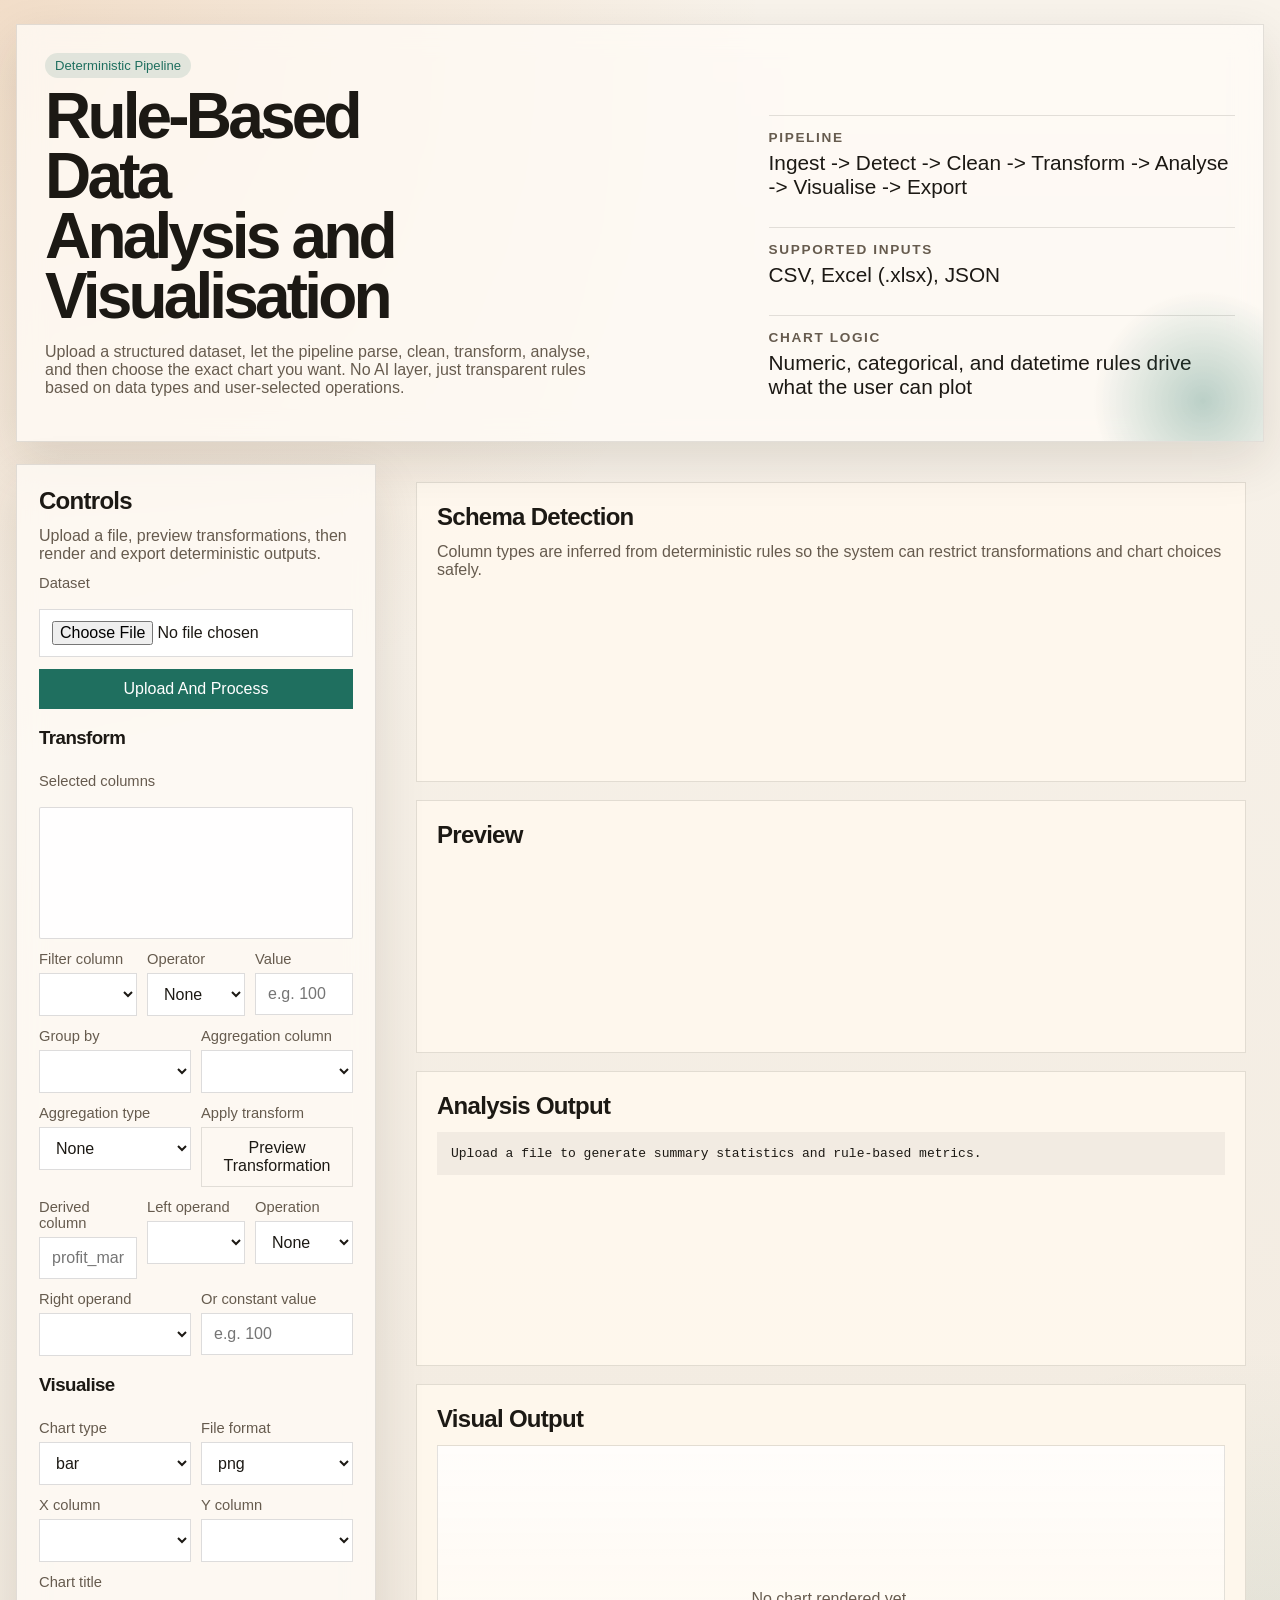
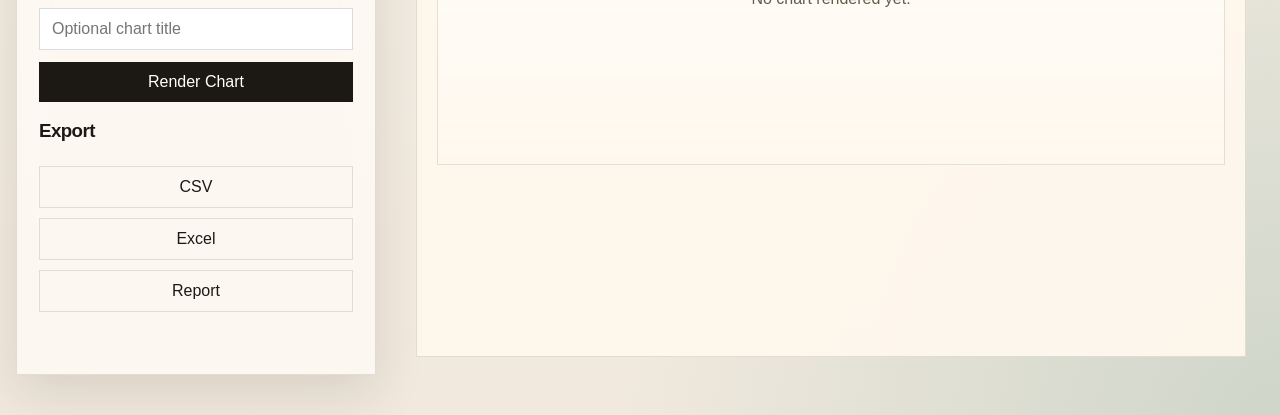
==== frontend/index.html @ 55c6efdb "Initial MVP for rule-based data visualisation tool" ====
<!DOCTYPE html>
<html lang="en">
<head>
  <meta charset="UTF-8">
  <meta name="viewport" content="width=device-width, initial-scale=1.0">
  <title>Rule-Based Data Visualisation Tool</title>
  <style>
    :root {
      --bg: #f5efe5;
      --panel: rgba(255, 252, 247, 0.78);
      --panel-strong: rgba(255, 248, 238, 0.95);
      --ink: #1c1914;
      --muted: #665b4e;
      --accent: #1f6f5f;
      --accent-2: #d67c2d;
      --border: rgba(28, 25, 20, 0.12);
      --shadow: 0 18px 48px rgba(45, 31, 14, 0.12);
    }

    * { box-sizing: border-box; }
    body {
      margin: 0;
      font-family: "Segoe UI", "Helvetica Neue", sans-serif;
      color: var(--ink);
      background:
        radial-gradient(circle at top left, rgba(214, 124, 45, 0.18), transparent 32%),
        radial-gradient(circle at bottom right, rgba(31, 111, 95, 0.16), transparent 28%),
        linear-gradient(180deg, #f8f3eb 0%, #f1e9de 100%);
      min-height: 100vh;
    }

    .shell { width: min(1360px, calc(100% - 32px)); margin: 24px auto 40px; }
    .hero {
      display: grid; grid-template-columns: 1.2fr 0.8fr; gap: 24px; padding: 28px;
      border: 1px solid var(--border);
      background: linear-gradient(135deg, rgba(255,255,255,0.82), rgba(255,248,238,0.68));
      box-shadow: var(--shadow); backdrop-filter: blur(14px); overflow: hidden; position: relative;
    }
    .hero::after {
      content: ""; position: absolute; inset: auto -60px -80px auto; width: 240px; height: 240px;
      background: radial-gradient(circle, rgba(31,111,95,0.3), transparent 65%);
      pointer-events: none;
    }
    .hero h1 { font-size: clamp(2.3rem, 5vw, 4.6rem); line-height: 0.94; margin: 0 0 12px; letter-spacing: -0.06em; max-width: 10ch; }
    .hero p { max-width: 62ch; color: var(--muted); font-size: 1rem; }
    .hero-metrics { display: grid; align-content: end; gap: 14px; }
    .metric { padding: 14px 0; border-top: 1px solid var(--border); }
    .metric strong { display: block; font-size: 0.85rem; color: var(--muted); text-transform: uppercase; letter-spacing: 0.12em; margin-bottom: 6px; }
    .metric span { font-size: 1.3rem; }
    .grid { display: grid; grid-template-columns: 360px minmax(0, 1fr); gap: 22px; margin-top: 22px; }
    .panel { background: var(--panel); border: 1px solid var(--border); box-shadow: var(--shadow); backdrop-filter: blur(14px); }
    .controls { padding: 22px; position: sticky; top: 18px; height: fit-content; }
    .results { padding: 18px; display: grid; gap: 18px; }
    .section { padding: 20px; background: var(--panel-strong); border: 1px solid var(--border); }
    h2, h3 { margin: 0 0 12px; letter-spacing: -0.03em; }
    .subtle { color: var(--muted); margin: 0 0 12px; }
    label { display: block; font-size: 0.92rem; margin-bottom: 6px; color: var(--muted); }
    input, select, button {
      width: 100%; border: 1px solid rgba(28, 25, 20, 0.15); background: rgba(255,255,255,0.9);
      color: var(--ink); padding: 11px 12px; font: inherit;
    }
    button { cursor: pointer; background: var(--ink); color: white; border: none; transition: transform 0.18s ease, opacity 0.18s ease; }
    button.secondary { background: var(--accent); }
    button.ghost { background: transparent; color: var(--ink); border: 1px solid var(--border); }
    button:hover { transform: translateY(-1px); opacity: 0.96; }
    .stack { display: grid; gap: 12px; margin-bottom: 18px; }
    .two { display: grid; grid-template-columns: 1fr 1fr; gap: 10px; }
    .three { display: grid; grid-template-columns: 1fr 1fr 1fr; gap: 10px; }
    .toolbar { display: flex; flex-wrap: wrap; gap: 10px; }
    .badge { display: inline-flex; padding: 5px 10px; background: rgba(31, 111, 95, 0.12); color: var(--accent); border-radius: 999px; font-size: 0.82rem; margin: 0 8px 8px 0; }
    pre { margin: 0; white-space: pre-wrap; word-break: break-word; background: rgba(28, 25, 20, 0.05); padding: 14px; overflow: auto; }
    .table-wrap { overflow: auto; }
    table { width: 100%; border-collapse: collapse; }
    th, td { padding: 10px; border-bottom: 1px solid rgba(28, 25, 20, 0.08); text-align: left; font-size: 0.92rem; vertical-align: top; }
    .status { min-height: 22px; color: var(--muted); font-size: 0.95rem; }
    .chart-frame {
      min-height: 320px; display: grid; place-items: center;
      background: linear-gradient(180deg, rgba(255,255,255,0.78), rgba(255,248,238,0.86));
      border: 1px solid var(--border);
    }
    .chart-frame img { width: 100%; height: auto; display: block; }
    @media (max-width: 1040px) {
      .hero, .grid { grid-template-columns: 1fr; }
      .controls { position: static; }
    }
    @media (max-width: 720px) {
      .shell { width: min(100% - 20px, 1360px); }
      .hero, .controls, .section { padding: 18px; }
      .two, .three { grid-template-columns: 1fr; }
    }
  </style>
</head>
<body>
  <main class="shell">
    <section class="hero panel">
      <div>
        <div class="badge">Deterministic Pipeline</div>
        <h1>Rule-Based Data Analysis and Visualisation</h1>
        <p>Upload a structured dataset, let the pipeline parse, clean, transform, analyse, and then choose the exact chart you want. No AI layer, just transparent rules based on data types and user-selected operations.</p>
      </div>
      <div class="hero-metrics">
        <div class="metric"><strong>Pipeline</strong><span>Ingest -> Detect -> Clean -> Transform -> Analyse -> Visualise -> Export</span></div>
        <div class="metric"><strong>Supported Inputs</strong><span>CSV, Excel (.xlsx), JSON</span></div>
        <div class="metric"><strong>Chart Logic</strong><span>Numeric, categorical, and datetime rules drive what the user can plot</span></div>
      </div>
    </section>

    <section class="grid">
      <aside class="controls panel">
        <h2>Controls</h2>
        <p class="subtle">Upload a file, preview transformations, then render and export deterministic outputs.</p>

        <div class="stack">
          <label for="fileInput">Dataset</label>
          <input id="fileInput" type="file" accept=".csv,.xlsx,.json">
          <button id="uploadButton" class="secondary">Upload And Process</button>
        </div>

        <div class="stack">
          <h3>Transform</h3>
          <label for="selectedColumns">Selected columns</label>
          <select id="selectedColumns" multiple size="6"></select>

          <div class="three">
            <div>
              <label for="filterColumn">Filter column</label>
              <select id="filterColumn"></select>
            </div>
            <div>
              <label for="filterOperator">Operator</label>
              <select id="filterOperator">
                <option value="">None</option>
                <option value="==">==</option>
                <option value="!=">!=</option>
                <option value=">">&gt;</option>
                <option value=">=">&gt;=</option>
                <option value="<">&lt;</option>
                <option value="<=">&lt;=</option>
                <option value="contains">contains</option>
              </select>
            </div>
            <div>
              <label for="filterValue">Value</label>
              <input id="filterValue" type="text" placeholder="e.g. 100">
            </div>
          </div>

          <div class="two">
            <div>
              <label for="groupBy">Group by</label>
              <select id="groupBy"></select>
            </div>
            <div>
              <label for="aggregationColumn">Aggregation column</label>
              <select id="aggregationColumn"></select>
            </div>
          </div>

          <div class="two">
            <div>
              <label for="aggregationType">Aggregation type</label>
              <select id="aggregationType">
                <option value="">None</option>
                <option value="sum">sum</option>
                <option value="mean">mean</option>
                <option value="count">count</option>
                <option value="min">min</option>
                <option value="max">max</option>
              </select>
            </div>
            <div>
              <label for="refreshTransform">Apply transform</label>
              <button id="refreshTransform" class="ghost">Preview Transformation</button>
            </div>
          </div>

          <div class="three">
            <div>
              <label for="derivedName">Derived column</label>
              <input id="derivedName" type="text" placeholder="profit_margin">
            </div>
            <div>
              <label for="derivedLeft">Left operand</label>
              <select id="derivedLeft"></select>
            </div>
            <div>
              <label for="derivedOperation">Operation</label>
              <select id="derivedOperation">
                <option value="">None</option>
                <option value="add">add</option>
                <option value="subtract">subtract</option>
                <option value="multiply">multiply</option>
                <option value="divide">divide</option>
              </select>
            </div>
          </div>

          <div class="two">
            <div>
              <label for="derivedRight">Right operand</label>
              <select id="derivedRight"></select>
            </div>
            <div>
              <label for="derivedLiteral">Or constant value</label>
              <input id="derivedLiteral" type="text" placeholder="e.g. 100">
            </div>
          </div>
        </div>

        <div class="stack">
          <h3>Visualise</h3>
          <div class="two">
            <div>
              <label for="chartType">Chart type</label>
              <select id="chartType">
                <option value="bar">bar</option>
                <option value="pie">pie</option>
                <option value="histogram">histogram</option>
                <option value="box">box</option>
                <option value="line">line</option>
                <option value="scatter">scatter</option>
              </select>
            </div>
            <div>
              <label for="chartFormat">File format</label>
              <select id="chartFormat">
                <option value="png">png</option>
                <option value="pdf">pdf</option>
              </select>
            </div>
          </div>

          <div class="two">
            <div>
              <label for="xColumn">X column</label>
              <select id="xColumn"></select>
            </div>
            <div>
              <label for="yColumn">Y column</label>
              <select id="yColumn"></select>
            </div>
          </div>

          <label for="chartTitle">Chart title</label>
          <input id="chartTitle" type="text" placeholder="Optional chart title">
          <button id="renderChart">Render Chart</button>
        </div>

        <div class="stack">
          <h3>Export</h3>
          <div class="toolbar">
            <button id="exportCsv" class="ghost" type="button">CSV</button>
            <button id="exportXlsx" class="ghost" type="button">Excel</button>
            <button id="exportReport" class="ghost" type="button">Report</button>
          </div>
        </div>

        <div id="status" class="status"></div>
      </aside>

      <section class="results">
        <article class="section">
          <h2>Schema Detection</h2>
          <p class="subtle">Column types are inferred from deterministic rules so the system can restrict transformations and chart choices safely.</p>
          <div id="schemaBadges"></div>
        </article>

        <article class="section">
          <h2>Preview</h2>
          <div class="table-wrap">
            <table>
              <thead id="previewHead"></thead>
              <tbody id="previewBody"></tbody>
            </table>
          </div>
        </article>

        <article class="section">
          <h2>Analysis Output</h2>
          <pre id="analysisText">Upload a file to generate summary statistics and rule-based metrics.</pre>
        </article>

        <article class="section">
          <h2>Visual Output</h2>
          <div class="chart-frame" id="chartFrame">
            <p class="subtle">No chart rendered yet.</p>
          </div>
        </article>
      </section>
    </section>
  </main>

  <script>
    const state = { datasetId: null, datasetState: null, schema: {}, lastChartUrl: null };
    const ids = {
      fileInput: document.getElementById("fileInput"),
      uploadButton: document.getElementById("uploadButton"),
      selectedColumns: document.getElementById("selectedColumns"),
      filterColumn: document.getElementById("filterColumn"),
      filterOperator: document.getElementById("filterOperator"),
      filterValue: document.getElementById("filterValue"),
      groupBy: document.getElementById("groupBy"),
      aggregationColumn: document.getElementById("aggregationColumn"),
      aggregationType: document.getElementById("aggregationType"),
      refreshTransform: document.getElementById("refreshTransform"),
      derivedName: document.getElementById("derivedName"),
      derivedLeft: document.getElementById("derivedLeft"),
      derivedOperation: document.getElementById("derivedOperation"),
      derivedRight: document.getElementById("derivedRight"),
      derivedLiteral: document.getElementById("derivedLiteral"),
      chartType: document.getElementById("chartType"),
      chartFormat: document.getElementById("chartFormat"),
      xColumn: document.getElementById("xColumn"),
      yColumn: document.getElementById("yColumn"),
      chartTitle: document.getElementById("chartTitle"),
      renderChart: document.getElementById("renderChart"),
      exportCsv: document.getElementById("exportCsv"),
      exportXlsx: document.getElementById("exportXlsx"),
      exportReport: document.getElementById("exportReport"),
      status: document.getElementById("status"),
      schemaBadges: document.getElementById("schemaBadges"),
      previewHead: document.getElementById("previewHead"),
      previewBody: document.getElementById("previewBody"),
      analysisText: document.getElementById("analysisText"),
      chartFrame: document.getElementById("chartFrame")
    };

    function setStatus(message) { ids.status.textContent = message; }

    function populateSelect(select, columns, includeEmpty = true) {
      const previous = select.value;
      select.innerHTML = includeEmpty ? '<option value="">None</option>' : "";
      columns.forEach((column) => {
        const option = document.createElement("option");
        option.value = column;
        option.textContent = column;
        select.appendChild(option);
      });
      if (columns.includes(previous)) select.value = previous;
    }

    function populateMultiSelect(select, columns) {
      const previous = new Set(Array.from(select.selectedOptions).map((option) => option.value));
      select.innerHTML = "";
      columns.forEach((column) => {
        const option = document.createElement("option");
        option.value = column;
        option.textContent = column;
        option.selected = previous.has(column);
        select.appendChild(option);
      });
    }

    function renderSchema(schema) {
      ids.schemaBadges.innerHTML = "";
      Object.entries(schema).forEach(([column, meta]) => {
        const item = document.createElement("div");
        item.className = "badge";
        item.textContent = `${column}: ${meta.type}`;
        ids.schemaBadges.appendChild(item);
      });
    }

    function renderPreview(rows) {
      ids.previewHead.innerHTML = "";
      ids.previewBody.innerHTML = "";
      if (!rows.length) {
        ids.previewBody.innerHTML = '<tr><td>No rows available.</td></tr>';
        return;
      }
      const columns = Object.keys(rows[0]);
      const headRow = document.createElement("tr");
      columns.forEach((column) => {
        const th = document.createElement("th");
        th.textContent = column;
        headRow.appendChild(th);
      });
      ids.previewHead.appendChild(headRow);
      rows.forEach((row) => {
        const tr = document.createElement("tr");
        columns.forEach((column) => {
          const td = document.createElement("td");
          td.textContent = row[column] ?? "";
          tr.appendChild(td);
        });
        ids.previewBody.appendChild(tr);
      });
    }

    function renderAnalysis(payload) {
      const lines = [
        payload.analysis.summary_lines, "",
        "Numeric Summary:", JSON.stringify(payload.analysis.numeric_summary, null, 2), "",
        "Correlations:", JSON.stringify(payload.analysis.correlations, null, 2), "",
        "Categorical Breakdown:", JSON.stringify(payload.analysis.categorical_breakdown, null, 2)
      ];
      ids.analysisText.textContent = lines.join("\n");
    }

    function updateColumnControls(schema) {
      const columns = Object.keys(schema);
      state.schema = schema;
      populateMultiSelect(ids.selectedColumns, columns);
      populateSelect(ids.filterColumn, columns);
      populateSelect(ids.groupBy, columns);
      populateSelect(ids.aggregationColumn, columns);
      populateSelect(ids.derivedLeft, columns);
      populateSelect(ids.derivedRight, columns);
      populateSelect(ids.xColumn, columns, false);
      populateSelect(ids.yColumn, columns);
    }

    function collectTransformConfig() {
      const selectedColumns = Array.from(ids.selectedColumns.selectedOptions).map((option) => option.value);
      const filters = [];
      if (ids.filterColumn.value && ids.filterOperator.value && ids.filterValue.value) {
        filters.push({ column: ids.filterColumn.value, operator: ids.filterOperator.value, value: ids.filterValue.value });
      }
      const groupBy = ids.groupBy.value ? [ids.groupBy.value] : [];
      const aggregations = [];
      if (ids.aggregationColumn.value && ids.aggregationType.value) {
        aggregations.push({ column: ids.aggregationColumn.value, operation: ids.aggregationType.value });
      }
      const derivedColumns = [];
      if (ids.derivedName.value && ids.derivedLeft.value && ids.derivedOperation.value) {
        derivedColumns.push({
          name: ids.derivedName.value.trim(),
          left: ids.derivedLeft.value,
          operation: ids.derivedOperation.value,
          right: ids.derivedLiteral.value.trim() || ids.derivedRight.value
        });
      }
      return { selected_columns: selectedColumns, filters, group_by: groupBy, aggregations, derived_columns: derivedColumns };
    }

    async function fetchJson(url, options) {
      const response = await fetch(url, options);
      const data = await response.json().catch(() => ({}));
      if (!response.ok) throw new Error(data.error || "Request failed.");
      return data;
    }

    async function applyTransformPreview() {
      if (!state.datasetId) {
        setStatus("Upload a dataset first.");
        return;
      }
      setStatus("Applying rule-based transformation preview...");
      const payload = await fetchJson("/api/transform", {
        method: "POST",
        headers: { "Content-Type": "application/json" },
        body: JSON.stringify({ dataset_id: state.datasetId, dataset_state: state.datasetState, config: collectTransformConfig() })
      });
      state.datasetState = payload.dataset_state || state.datasetState;
      renderSchema(payload.schema);
      renderPreview(payload.preview);
      renderAnalysis(payload);
      updateColumnControls(payload.schema);
      setStatus(`Preview updated. ${payload.shape.rows} rows and ${payload.shape.columns} columns in the transformed dataset.`);
    }

    ids.uploadButton.addEventListener("click", async () => {
      const file = ids.fileInput.files[0];
      if (!file) {
        setStatus("Choose a CSV, XLSX, or JSON file first.");
        return;
      }
      setStatus("Uploading and processing dataset...");
      const formData = new FormData();
      formData.append("file", file);
      try {
        const response = await fetch("/api/upload", { method: "POST", body: formData });
        const payload = await response.json();
        if (!response.ok) throw new Error(payload.error || "Upload failed.");
        state.datasetId = payload.dataset_id;
        state.datasetState = payload.dataset_state;
        renderSchema(payload.schema);
        renderPreview(payload.preview);
        renderAnalysis(payload);
        updateColumnControls(payload.schema);
        setStatus(`Loaded ${payload.filename} with ${payload.shape.rows} rows and ${payload.shape.columns} columns.`);
      } catch (error) {
        setStatus(error.message);
      }
    });

    ids.refreshTransform.addEventListener("click", async () => {
      try { await applyTransformPreview(); } catch (error) { setStatus(error.message); }
    });

    ids.renderChart.addEventListener("click", async () => {
      if (!state.datasetId) {
        setStatus("Upload a dataset first.");
        return;
      }
      try {
        setStatus("Rendering chart...");
        const payload = await fetchJson("/api/visualize", {
          method: "POST",
          headers: { "Content-Type": "application/json" },
          body: JSON.stringify({
            dataset_id: state.datasetId,
            dataset_state: state.datasetState,
            config: collectTransformConfig(),
            chart_type: ids.chartType.value,
            x_column: ids.xColumn.value,
            y_column: ids.yColumn.value || null,
            title: ids.chartTitle.value || null,
            format: ids.chartFormat.value
          })
        });
        state.lastChartUrl = payload.chart_data_url;
        ids.chartFrame.innerHTML = ids.chartFormat.value === "png"
          ? `<img src="${payload.chart_data_url}" alt="Rendered chart">`
          : `<p><a href="${payload.chart_data_url}" target="_blank" rel="noreferrer" download="${payload.chart_file}">Open generated PDF chart</a></p>`;
        setStatus(`Chart created as ${payload.chart_file}.`);
      } catch (error) {
        setStatus(error.message);
      }
    });

    async function downloadExport(endpoint, format) {
      if (!state.datasetId) {
        setStatus("Upload a dataset first.");
        return;
      }
      setStatus(`Preparing ${format.toUpperCase()} export...`);
      const response = await fetch(endpoint, {
        method: "POST",
        headers: { "Content-Type": "application/json" },
        body: JSON.stringify({ dataset_id: state.datasetId, dataset_state: state.datasetState, config: collectTransformConfig(), format })
      });
      if (!response.ok) {
        const payload = await response.json().catch(() => ({}));
        setStatus(payload.error || "Export failed.");
        return;
      }
      const blob = await response.blob();
      const disposition = response.headers.get("Content-Disposition") || "";
      const filename = disposition.split("filename=")[1]?.replace(/"/g, "") || `export.${format}`;
      const url = URL.createObjectURL(blob);
      const anchor = document.createElement("a");
      anchor.href = url;
      anchor.download = filename;
      anchor.click();
      URL.revokeObjectURL(url);
      setStatus(`${filename} downloaded.`);
    }

    ids.exportCsv.addEventListener("click", () => downloadExport("/api/export/dataset", "csv"));
    ids.exportXlsx.addEventListener("click", () => downloadExport("/api/export/dataset", "xlsx"));
    ids.exportReport.addEventListener("click", () => downloadExport("/api/export/report", "txt"));
  </script>
</body>
</html>
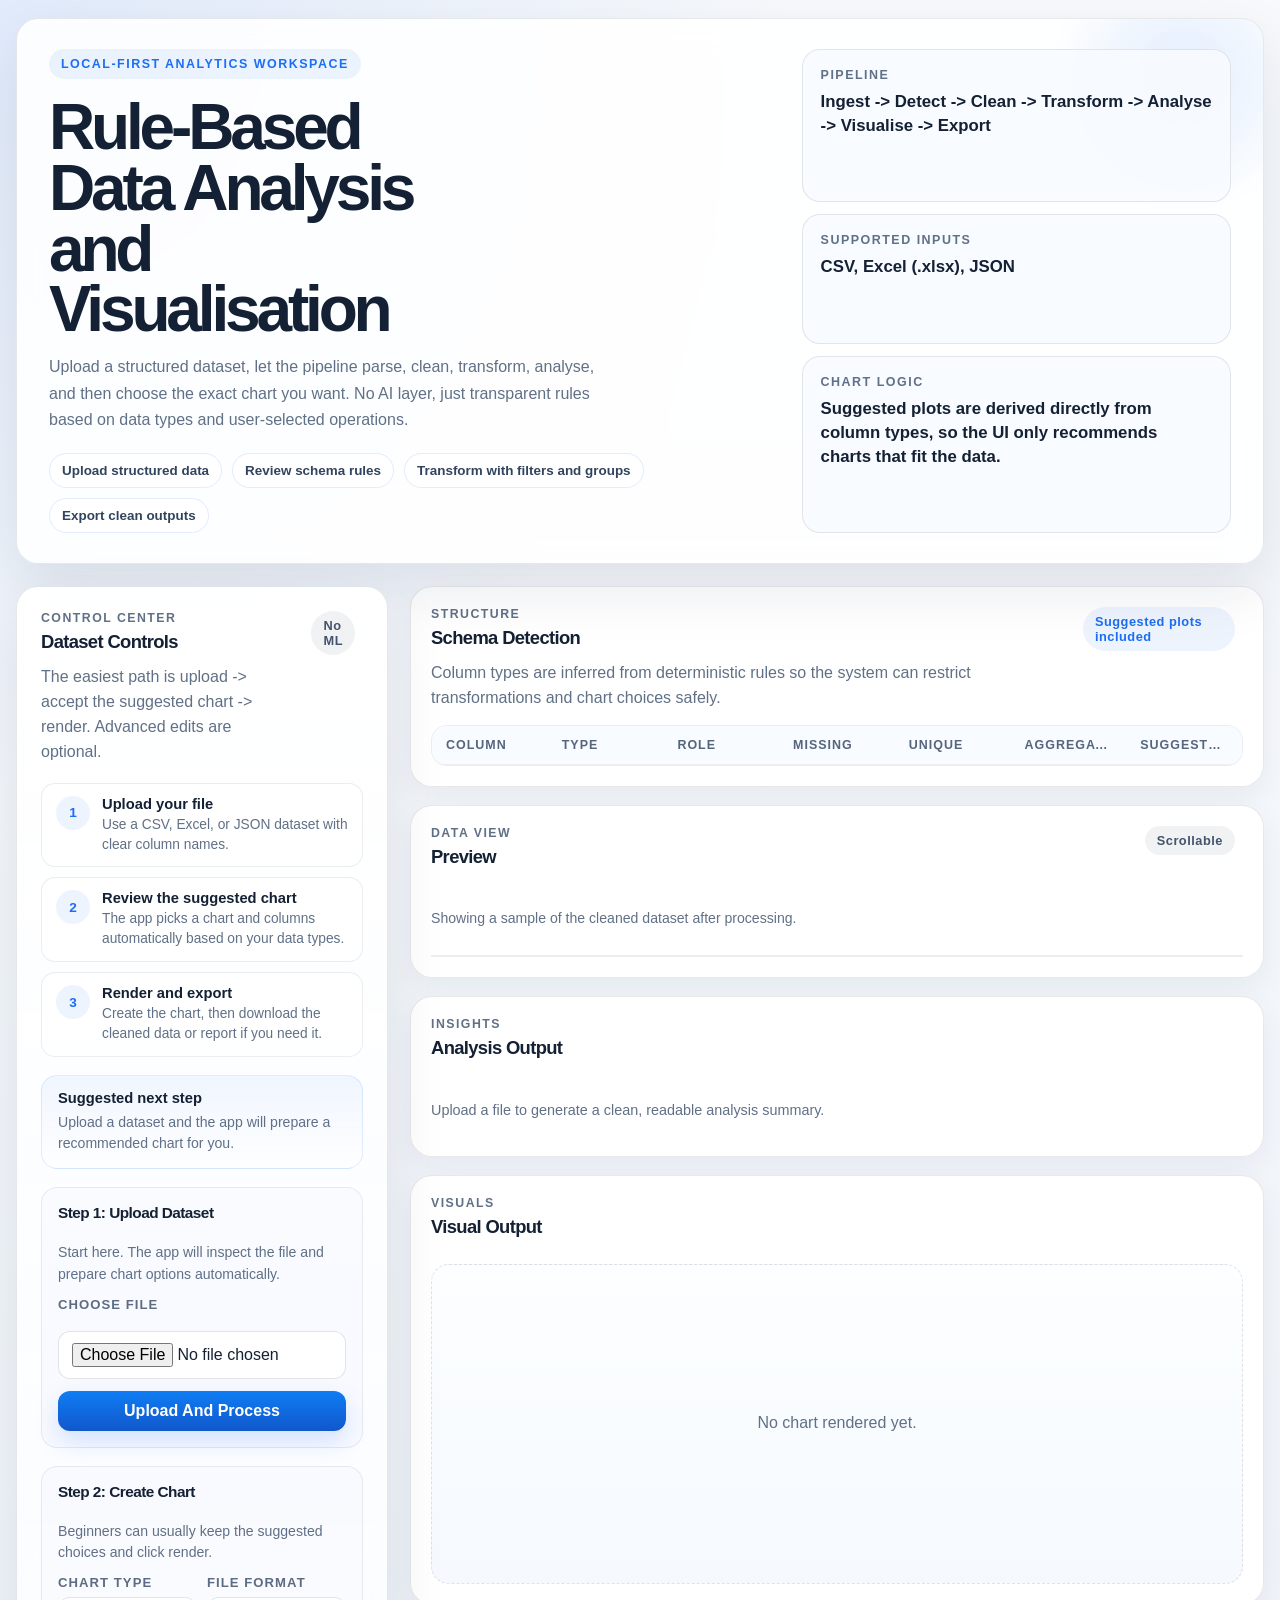
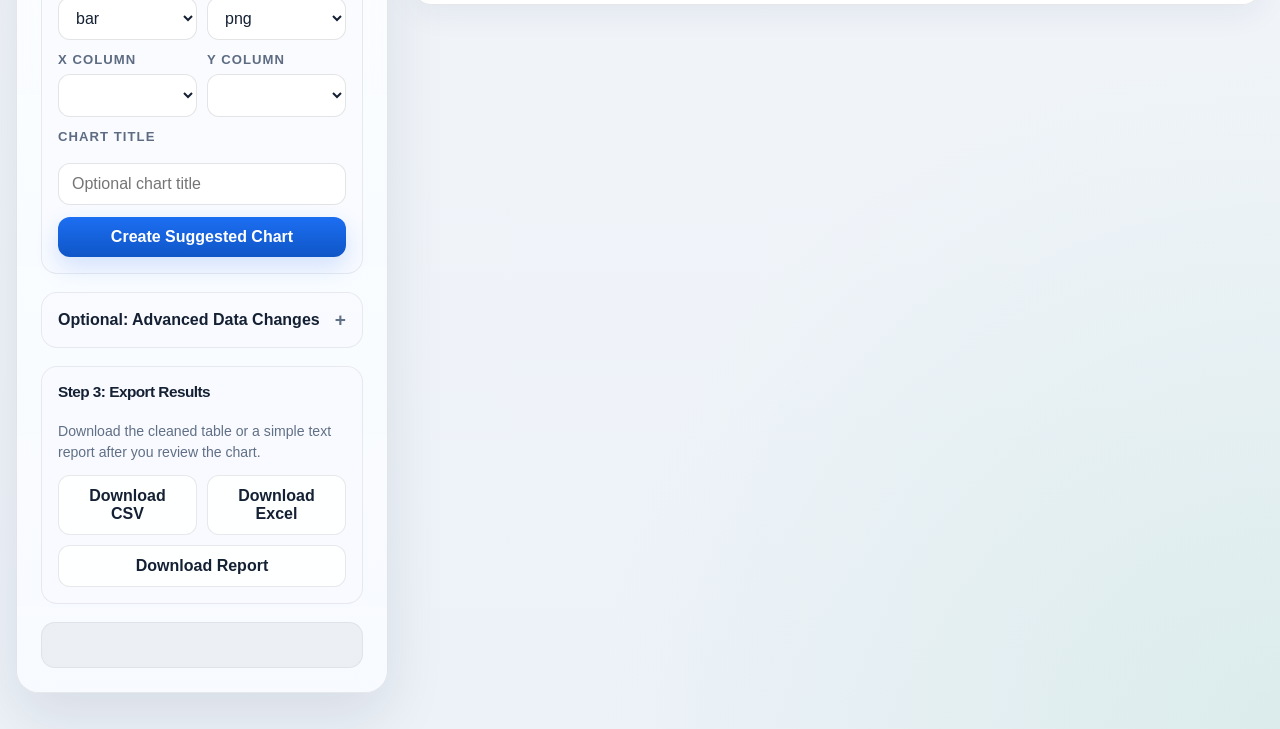
==== commit ae40e3bc: "Add multi-page chart workspace and dashboard tools" ====
--- a/frontend/index.html
+++ b/frontend/index.html
@@ -6,79 +6,581 @@
   <title>Rule-Based Data Visualisation Tool</title>
   <style>
     :root {
-      --bg: #f5efe5;
-      --panel: rgba(255, 252, 247, 0.78);
-      --panel-strong: rgba(255, 248, 238, 0.95);
-      --ink: #1c1914;
-      --muted: #665b4e;
-      --accent: #1f6f5f;
-      --accent-2: #d67c2d;
-      --border: rgba(28, 25, 20, 0.12);
-      --shadow: 0 18px 48px rgba(45, 31, 14, 0.12);
+      --bg: #eef3f9;
+      --panel: rgba(255, 255, 255, 0.88);
+      --panel-strong: rgba(255, 255, 255, 0.97);
+      --ink: #142033;
+      --muted: #607086;
+      --accent: #1c6ef2;
+      --accent-strong: #0f56c7;
+      --accent-soft: rgba(28, 110, 242, 0.08);
+      --success-soft: rgba(11, 163, 96, 0.12);
+      --border: rgba(20, 32, 51, 0.1);
+      --border-strong: rgba(20, 32, 51, 0.16);
+      --shadow: 0 24px 60px rgba(15, 33, 62, 0.1);
+      --radius-lg: 22px;
+      --radius-md: 16px;
+      --radius-sm: 12px;
     }
 
     * { box-sizing: border-box; }
     body {
       margin: 0;
-      font-family: "Segoe UI", "Helvetica Neue", sans-serif;
+      font-family: "Aptos", "Bahnschrift", "Segoe UI", sans-serif;
       color: var(--ink);
       background:
-        radial-gradient(circle at top left, rgba(214, 124, 45, 0.18), transparent 32%),
-        radial-gradient(circle at bottom right, rgba(31, 111, 95, 0.16), transparent 28%),
-        linear-gradient(180deg, #f8f3eb 0%, #f1e9de 100%);
+        radial-gradient(circle at top left, rgba(28, 110, 242, 0.1), transparent 30%),
+        radial-gradient(circle at bottom right, rgba(11, 163, 96, 0.08), transparent 26%),
+        linear-gradient(180deg, #f7f9fc 0%, #edf2f8 100%);
       min-height: 100vh;
     }
 
-    .shell { width: min(1360px, calc(100% - 32px)); margin: 24px auto 40px; }
+    .shell { width: min(1420px, calc(100% - 32px)); margin: 18px auto 36px; }
     .hero {
-      display: grid; grid-template-columns: 1.2fr 0.8fr; gap: 24px; padding: 28px;
+      display: grid; grid-template-columns: minmax(0, 1.35fr) minmax(320px, 0.8fr); gap: 28px; padding: 30px 32px;
       border: 1px solid var(--border);
-      background: linear-gradient(135deg, rgba(255,255,255,0.82), rgba(255,248,238,0.68));
-      box-shadow: var(--shadow); backdrop-filter: blur(14px); overflow: hidden; position: relative;
+      border-radius: 28px;
+      background:
+        linear-gradient(145deg, rgba(255,255,255,0.96), rgba(246,250,255,0.92)),
+        linear-gradient(180deg, rgba(28,110,242,0.03), rgba(11,163,96,0.03));
+      box-shadow: var(--shadow); backdrop-filter: blur(16px); overflow: hidden; position: relative;
     }
     .hero::after {
-      content: ""; position: absolute; inset: auto -60px -80px auto; width: 240px; height: 240px;
-      background: radial-gradient(circle, rgba(31,111,95,0.3), transparent 65%);
+      content: ""; position: absolute; inset: -80px -60px auto auto; width: 280px; height: 280px;
+      background: radial-gradient(circle, rgba(28,110,242,0.13), transparent 68%);
       pointer-events: none;
     }
-    .hero h1 { font-size: clamp(2.3rem, 5vw, 4.6rem); line-height: 0.94; margin: 0 0 12px; letter-spacing: -0.06em; max-width: 10ch; }
-    .hero p { max-width: 62ch; color: var(--muted); font-size: 1rem; }
-    .hero-metrics { display: grid; align-content: end; gap: 14px; }
-    .metric { padding: 14px 0; border-top: 1px solid var(--border); }
-    .metric strong { display: block; font-size: 0.85rem; color: var(--muted); text-transform: uppercase; letter-spacing: 0.12em; margin-bottom: 6px; }
-    .metric span { font-size: 1.3rem; }
-    .grid { display: grid; grid-template-columns: 360px minmax(0, 1fr); gap: 22px; margin-top: 22px; }
-    .panel { background: var(--panel); border: 1px solid var(--border); box-shadow: var(--shadow); backdrop-filter: blur(14px); }
-    .controls { padding: 22px; position: sticky; top: 18px; height: fit-content; }
-    .results { padding: 18px; display: grid; gap: 18px; }
-    .section { padding: 20px; background: var(--panel-strong); border: 1px solid var(--border); }
-    h2, h3 { margin: 0 0 12px; letter-spacing: -0.03em; }
-    .subtle { color: var(--muted); margin: 0 0 12px; }
-    label { display: block; font-size: 0.92rem; margin-bottom: 6px; color: var(--muted); }
+    .hero-copy { position: relative; z-index: 1; }
+    .eyebrow {
+      display: inline-flex;
+      align-items: center;
+      gap: 8px;
+      padding: 8px 12px;
+      border-radius: 999px;
+      background: var(--accent-soft);
+      color: var(--accent);
+      font-size: 0.78rem;
+      font-weight: 700;
+      text-transform: uppercase;
+      letter-spacing: 0.12em;
+      margin-bottom: 18px;
+    }
+    .hero h1 {
+      font-size: clamp(2.3rem, 5vw, 4.8rem);
+      line-height: 0.95;
+      margin: 0 0 14px;
+      letter-spacing: -0.065em;
+      max-width: 11ch;
+    }
+    .hero p {
+      max-width: 64ch;
+      color: var(--muted);
+      font-size: 1rem;
+      line-height: 1.65;
+      margin: 0;
+    }
+    .hero-steps {
+      margin-top: 20px;
+      display: flex;
+      flex-wrap: wrap;
+      gap: 10px;
+    }
+    .step-chip {
+      padding: 9px 12px;
+      border-radius: 999px;
+      border: 1px solid rgba(28, 110, 242, 0.12);
+      background: rgba(255, 255, 255, 0.82);
+      color: #31445e;
+      font-size: 0.84rem;
+      font-weight: 600;
+    }
+    .hero-metrics {
+      display: grid;
+      align-content: stretch;
+      gap: 12px;
+      position: relative;
+      z-index: 1;
+    }
+    .metric {
+      padding: 18px;
+      border: 1px solid var(--border);
+      border-radius: 18px;
+      background: rgba(248, 251, 255, 0.92);
+    }
+    .metric strong {
+      display: block;
+      font-size: 0.78rem;
+      color: var(--muted);
+      text-transform: uppercase;
+      letter-spacing: 0.12em;
+      margin-bottom: 8px;
+    }
+    .metric span {
+      display: block;
+      font-size: 1.05rem;
+      font-weight: 600;
+      line-height: 1.45;
+    }
+    .grid { display: grid; grid-template-columns: 372px minmax(0, 1fr); gap: 22px; margin-top: 22px; align-items: start; }
+    .panel {
+      background: var(--panel);
+      border: 1px solid var(--border);
+      border-radius: var(--radius-lg);
+      box-shadow: var(--shadow);
+      backdrop-filter: blur(16px);
+    }
+    .controls {
+      padding: 24px;
+      position: sticky;
+      top: 18px;
+      height: fit-content;
+      background:
+        linear-gradient(180deg, rgba(255,255,255,0.96), rgba(248,251,255,0.92));
+    }
+    .controls-header {
+      display: flex;
+      align-items: flex-start;
+      justify-content: space-between;
+      gap: 16px;
+      margin-bottom: 18px;
+    }
+    .results { padding: 0; display: grid; gap: 18px; min-width: 0; }
+    .section {
+      padding: 20px;
+      background: var(--panel-strong);
+      border: 1px solid var(--border);
+      border-radius: var(--radius-lg);
+      box-shadow: 0 10px 30px rgba(15, 33, 62, 0.06);
+      min-width: 0;
+      overflow: hidden;
+    }
+    .section-head {
+      display: flex;
+      align-items: flex-start;
+      justify-content: space-between;
+      gap: 16px;
+      margin-bottom: 14px;
+    }
+    .section-kicker {
+      display: block;
+      margin-bottom: 6px;
+      color: var(--muted);
+      font-size: 0.77rem;
+      font-weight: 700;
+      text-transform: uppercase;
+      letter-spacing: 0.12em;
+    }
+    h2, h3 {
+      margin: 0 0 12px;
+      letter-spacing: -0.035em;
+      font-weight: 700;
+    }
+    h2 { font-size: 1.15rem; }
+    h3 { font-size: 0.96rem; margin-bottom: 10px; }
+    .subtle { color: var(--muted); margin: 0; line-height: 1.55; }
+    label {
+      display: block;
+      font-size: 0.82rem;
+      font-weight: 700;
+      text-transform: uppercase;
+      letter-spacing: 0.08em;
+      margin-bottom: 7px;
+      color: #5d6c82;
+    }
     input, select, button {
-      width: 100%; border: 1px solid rgba(28, 25, 20, 0.15); background: rgba(255,255,255,0.9);
-      color: var(--ink); padding: 11px 12px; font: inherit;
-    }
-    button { cursor: pointer; background: var(--ink); color: white; border: none; transition: transform 0.18s ease, opacity 0.18s ease; }
-    button.secondary { background: var(--accent); }
-    button.ghost { background: transparent; color: var(--ink); border: 1px solid var(--border); }
-    button:hover { transform: translateY(-1px); opacity: 0.96; }
-    .stack { display: grid; gap: 12px; margin-bottom: 18px; }
+      width: 100%;
+      border: 1px solid rgba(20, 32, 51, 0.12);
+      background: rgba(255,255,255,0.98);
+      color: var(--ink);
+      padding: 11px 13px;
+      font: inherit;
+      border-radius: 12px;
+      transition: border-color 0.18s ease, box-shadow 0.18s ease, transform 0.18s ease;
+    }
+    input:focus, select:focus {
+      outline: none;
+      border-color: rgba(28, 110, 242, 0.35);
+      box-shadow: 0 0 0 4px rgba(28, 110, 242, 0.1);
+    }
+    select[multiple] {
+      min-height: 180px;
+      background: rgba(250, 252, 255, 0.98);
+    }
+    button {
+      cursor: pointer;
+      background: linear-gradient(180deg, var(--accent), var(--accent-strong));
+      color: white;
+      border: none;
+      font-weight: 700;
+      box-shadow: 0 10px 24px rgba(28, 110, 242, 0.18);
+      transition: transform 0.18s ease, box-shadow 0.18s ease, opacity 0.18s ease;
+    }
+    button.secondary {
+      background: linear-gradient(180deg, #0f7df4, #1157cb);
+    }
+    button.ghost {
+      background: rgba(255,255,255,0.9);
+      color: var(--ink);
+      border: 1px solid var(--border);
+      box-shadow: none;
+    }
+    button:hover {
+      transform: translateY(-1px);
+      box-shadow: 0 14px 28px rgba(28, 110, 242, 0.16);
+      opacity: 0.98;
+    }
+    .stack {
+      display: grid;
+      gap: 12px;
+      margin-bottom: 18px;
+      padding: 16px;
+      border: 1px solid rgba(20, 32, 51, 0.08);
+      border-radius: var(--radius-md);
+      background: rgba(249, 251, 255, 0.82);
+    }
     .two { display: grid; grid-template-columns: 1fr 1fr; gap: 10px; }
     .three { display: grid; grid-template-columns: 1fr 1fr 1fr; gap: 10px; }
     .toolbar { display: flex; flex-wrap: wrap; gap: 10px; }
-    .badge { display: inline-flex; padding: 5px 10px; background: rgba(31, 111, 95, 0.12); color: var(--accent); border-radius: 999px; font-size: 0.82rem; margin: 0 8px 8px 0; }
-    pre { margin: 0; white-space: pre-wrap; word-break: break-word; background: rgba(28, 25, 20, 0.05); padding: 14px; overflow: auto; }
-    .table-wrap { overflow: auto; }
-    table { width: 100%; border-collapse: collapse; }
-    th, td { padding: 10px; border-bottom: 1px solid rgba(28, 25, 20, 0.08); text-align: left; font-size: 0.92rem; vertical-align: top; }
-    .status { min-height: 22px; color: var(--muted); font-size: 0.95rem; }
+    .toolbar button { flex: 1 1 110px; }
+    .badge {
+      display: inline-flex;
+      align-items: center;
+      padding: 7px 12px;
+      background: var(--accent-soft);
+      color: var(--accent);
+      border-radius: 999px;
+      font-size: 0.8rem;
+      font-weight: 700;
+      letter-spacing: 0.04em;
+      margin: 0 8px 8px 0;
+    }
+    .badge.neutral {
+      background: rgba(20, 32, 51, 0.06);
+      color: #43546c;
+    }
+    .table-wrap {
+      overflow: auto;
+      max-width: 100%;
+      width: 100%;
+      border: 1px solid rgba(20, 32, 51, 0.08);
+      border-radius: 16px;
+      background: rgba(255,255,255,0.84);
+    }
+    .schema-wrap { max-height: min(34vh, 320px); }
+    .preview-wrap { max-height: min(42vh, 360px); }
+    table {
+      width: 100%;
+      min-width: 100%;
+      border-collapse: collapse;
+      table-layout: fixed;
+    }
+    .preview-wrap table {
+      width: max-content;
+      min-width: 100%;
+    }
+    th, td {
+      padding: 12px 14px;
+      border-bottom: 1px solid rgba(20, 32, 51, 0.07);
+      text-align: left;
+      font-size: 0.92rem;
+      vertical-align: top;
+      max-width: 220px;
+      white-space: nowrap;
+      overflow: hidden;
+      text-overflow: ellipsis;
+    }
+    tr:hover td { background: rgba(28, 110, 242, 0.025); }
+    th {
+      position: sticky;
+      top: 0;
+      background: #f8fbff;
+      z-index: 1;
+      color: #55657c;
+      font-size: 0.78rem;
+      text-transform: uppercase;
+      letter-spacing: 0.08em;
+    }
+    .status {
+      min-height: 46px;
+      display: flex;
+      align-items: center;
+      padding: 0 14px;
+      border-radius: 14px;
+      background: rgba(20, 32, 51, 0.05);
+      border: 1px solid rgba(20, 32, 51, 0.06);
+      color: var(--muted);
+      font-size: 0.95rem;
+    }
+    .helper {
+      margin: -2px 0 0;
+      color: var(--muted);
+      font-size: 0.88rem;
+      line-height: 1.5;
+    }
+    .guide {
+      display: grid;
+      gap: 10px;
+      margin-bottom: 18px;
+    }
+    .guide-step {
+      display: grid;
+      grid-template-columns: 34px 1fr;
+      gap: 12px;
+      align-items: start;
+      padding: 12px 14px;
+      border: 1px solid rgba(20, 32, 51, 0.08);
+      border-radius: 14px;
+      background: rgba(255,255,255,0.74);
+    }
+    .guide-step strong {
+      display: block;
+      margin-bottom: 3px;
+      font-size: 0.92rem;
+    }
+    .guide-step span {
+      color: var(--muted);
+      font-size: 0.86rem;
+      line-height: 1.45;
+    }
+    .guide-num {
+      display: grid;
+      place-items: center;
+      width: 34px;
+      height: 34px;
+      border-radius: 50%;
+      background: var(--accent-soft);
+      color: var(--accent);
+      font-size: 0.85rem;
+      font-weight: 700;
+    }
+    .recommendation {
+      padding: 14px 16px;
+      border-radius: 16px;
+      border: 1px solid rgba(28, 110, 242, 0.12);
+      background: linear-gradient(180deg, rgba(28,110,242,0.06), rgba(255,255,255,0.88));
+      margin-bottom: 18px;
+    }
+    .recommendation strong {
+      display: block;
+      margin-bottom: 6px;
+      font-size: 0.92rem;
+    }
+    .recommendation p {
+      margin: 0;
+      color: var(--muted);
+      font-size: 0.88rem;
+      line-height: 1.5;
+    }
+    details.stack {
+      padding: 0;
+      overflow: hidden;
+    }
+    details.stack summary {
+      list-style: none;
+      cursor: pointer;
+      padding: 16px;
+      font-size: 1rem;
+      font-weight: 700;
+      display: flex;
+      align-items: center;
+      justify-content: space-between;
+      color: var(--ink);
+    }
+    details.stack summary::-webkit-details-marker { display: none; }
+    details.stack summary::after {
+      content: "+";
+      font-size: 1.2rem;
+      color: var(--muted);
+    }
+    details.stack[open] summary::after { content: "-"; }
+    .stack-body {
+      display: grid;
+      gap: 14px;
+      padding: 0 16px 16px;
+    }
+    .advanced-layout {
+      display: grid;
+      gap: 14px;
+    }
+    .option-group {
+      display: grid;
+      gap: 12px;
+      padding: 14px;
+      border: 1px solid rgba(20, 32, 51, 0.08);
+      border-radius: 14px;
+      background: rgba(255, 255, 255, 0.78);
+    }
+    .option-group h4 {
+      margin: 0;
+      font-size: 0.95rem;
+      letter-spacing: -0.02em;
+    }
+    .option-group .helper {
+      margin: 0;
+    }
+    .option-grid {
+      display: grid;
+      gap: 12px;
+      grid-template-columns: repeat(2, minmax(0, 1fr));
+    }
+    .analysis-panel {
+      display: grid;
+      gap: 14px;
+      max-height: min(52vh, 560px);
+      overflow: auto;
+      padding-right: 4px;
+    }
+    .analysis-grid {
+      display: grid;
+      grid-template-columns: repeat(auto-fit, minmax(160px, 1fr));
+      gap: 12px;
+    }
+    .summary-card, .analysis-block, .stats-card {
+      border: 1px solid rgba(20, 32, 51, 0.08);
+      border-radius: 16px;
+      background: #f7faff;
+    }
+    .summary-card {
+      padding: 14px;
+    }
+    .summary-card strong {
+      display: block;
+      font-size: 1.25rem;
+      letter-spacing: -0.03em;
+      margin-bottom: 4px;
+    }
+    .summary-card span {
+      color: var(--muted);
+      font-size: 0.84rem;
+    }
+    .analysis-block {
+      padding: 16px;
+    }
+    .analysis-block h3 {
+      margin-bottom: 6px;
+    }
+    .analysis-block p {
+      margin: 0;
+    }
+    .insight-list {
+      margin: 0;
+      padding-left: 18px;
+      color: #233247;
+      display: grid;
+      gap: 8px;
+      line-height: 1.55;
+    }
+    .chip-list {
+      display: flex;
+      flex-wrap: wrap;
+      gap: 8px;
+      margin-top: 10px;
+    }
+    .chip {
+      display: inline-flex;
+      align-items: center;
+      max-width: 100%;
+      padding: 7px 10px;
+      border-radius: 999px;
+      background: rgba(20, 32, 51, 0.06);
+      color: #33455c;
+      font-size: 0.82rem;
+      font-weight: 600;
+      white-space: normal;
+      overflow-wrap: anywhere;
+      word-break: break-word;
+    }
+    .stats-grid {
+      display: grid;
+      grid-template-columns: repeat(auto-fit, minmax(210px, 1fr));
+      gap: 12px;
+    }
+    .stats-card {
+      padding: 14px;
+      min-width: 0;
+    }
+    .stats-card strong {
+      display: block;
+      margin-bottom: 10px;
+      font-size: 0.95rem;
+      line-height: 1.4;
+      overflow-wrap: anywhere;
+      word-break: break-word;
+    }
+    .metric-pair {
+      display: flex;
+      justify-content: space-between;
+      gap: 12px;
+      padding: 6px 0;
+      border-bottom: 1px solid rgba(20, 32, 51, 0.06);
+      font-size: 0.88rem;
+    }
+    .metric-pair:last-child {
+      border-bottom: none;
+      padding-bottom: 0;
+    }
+    .metric-pair span:first-child {
+      color: var(--muted);
+    }
+    .metric-pair span:last-child {
+      font-weight: 700;
+      color: var(--ink);
+    }
+    .preview-frame {
+      display: grid;
+      gap: 12px;
+      min-width: 0;
+    }
+    .preview-meta {
+      color: var(--muted);
+      font-size: 0.88rem;
+      line-height: 1.5;
+    }
+    .mini-table {
+      background: transparent;
+    }
+    .mini-table th,
+    .mini-table td {
+      white-space: normal;
+      max-width: none;
+      font-size: 0.86rem;
+    }
+    .empty-copy {
+      color: var(--muted);
+      font-size: 0.9rem;
+      line-height: 1.5;
+    }
     .chart-frame {
-      min-height: 320px; display: grid; place-items: center;
-      background: linear-gradient(180deg, rgba(255,255,255,0.78), rgba(255,248,238,0.86));
-      border: 1px solid var(--border);
+      min-height: 320px;
+      display: grid;
+      place-items: center;
+      background:
+        linear-gradient(180deg, rgba(252,254,255,0.95), rgba(245,249,255,0.95));
+      border: 1px dashed rgba(20, 32, 51, 0.12);
+      border-radius: 18px;
+      overflow: hidden;
     }
     .chart-frame img { width: 100%; height: auto; display: block; }
+    .chart-frame iframe {
+      width: 100%;
+      min-height: 560px;
+      border: none;
+      display: block;
+      background: white;
+    }
+    .chart-actions {
+      display: flex;
+      justify-content: flex-end;
+      gap: 10px;
+      margin-top: 14px;
+    }
+    .chart-actions button {
+      width: auto;
+      min-width: 180px;
+    }
+    .chart-actions[hidden] {
+      display: none;
+    }
     @media (max-width: 1040px) {
       .hero, .grid { grid-template-columns: 1fr; }
       .controls { position: static; }
@@ -87,128 +589,83 @@
       .shell { width: min(100% - 20px, 1360px); }
       .hero, .controls, .section { padding: 18px; }
       .two, .three { grid-template-columns: 1fr; }
+      .option-grid { grid-template-columns: 1fr; }
+      .controls-header, .section-head { flex-direction: column; }
     }
   </style>
 </head>
 <body>
   <main class="shell">
     <section class="hero panel">
-      <div>
-        <div class="badge">Deterministic Pipeline</div>
+      <div class="hero-copy">
+        <div class="eyebrow">Local-first analytics workspace</div>
         <h1>Rule-Based Data Analysis and Visualisation</h1>
         <p>Upload a structured dataset, let the pipeline parse, clean, transform, analyse, and then choose the exact chart you want. No AI layer, just transparent rules based on data types and user-selected operations.</p>
+        <div class="hero-steps">
+          <span class="step-chip">Upload structured data</span>
+          <span class="step-chip">Review schema rules</span>
+          <span class="step-chip">Transform with filters and groups</span>
+          <span class="step-chip">Export clean outputs</span>
+        </div>
       </div>
       <div class="hero-metrics">
         <div class="metric"><strong>Pipeline</strong><span>Ingest -> Detect -> Clean -> Transform -> Analyse -> Visualise -> Export</span></div>
         <div class="metric"><strong>Supported Inputs</strong><span>CSV, Excel (.xlsx), JSON</span></div>
-        <div class="metric"><strong>Chart Logic</strong><span>Numeric, categorical, and datetime rules drive what the user can plot</span></div>
+        <div class="metric"><strong>Chart Logic</strong><span>Suggested plots are derived directly from column types, so the UI only recommends charts that fit the data.</span></div>
       </div>
     </section>
 
     <section class="grid">
       <aside class="controls panel">
-        <h2>Controls</h2>
-        <p class="subtle">Upload a file, preview transformations, then render and export deterministic outputs.</p>
+        <div class="controls-header">
+          <div>
+            <span class="section-kicker">Control Center</span>
+            <h2>Dataset Controls</h2>
+            <p class="subtle">The easiest path is upload -> accept the suggested chart -> render. Advanced edits are optional.</p>
+          </div>
+          <span class="badge neutral">No ML</span>
+        </div>
+
+        <div class="guide">
+          <div class="guide-step">
+            <div class="guide-num">1</div>
+            <div>
+              <strong>Upload your file</strong>
+              <span>Use a CSV, Excel, or JSON dataset with clear column names.</span>
+            </div>
+          </div>
+          <div class="guide-step">
+            <div class="guide-num">2</div>
+            <div>
+              <strong>Review the suggested chart</strong>
+              <span>The app picks a chart and columns automatically based on your data types.</span>
+            </div>
+          </div>
+          <div class="guide-step">
+            <div class="guide-num">3</div>
+            <div>
+              <strong>Render and export</strong>
+              <span>Create the chart, then download the cleaned data or report if you need it.</span>
+            </div>
+          </div>
+        </div>
+
+        <div class="recommendation" id="recommendationBox">
+          <strong>Suggested next step</strong>
+          <p id="recommendationText">Upload a dataset and the app will prepare a recommended chart for you.</p>
+        </div>
 
         <div class="stack">
-          <label for="fileInput">Dataset</label>
+          <h3>Step 1: Upload Dataset</h3>
+          <p class="helper">Start here. The app will inspect the file and prepare chart options automatically.</p>
+          <label for="fileInput">Choose file</label>
           <input id="fileInput" type="file" accept=".csv,.xlsx,.json">
           <button id="uploadButton" class="secondary">Upload And Process</button>
         </div>
 
         <div class="stack">
-          <h3>Transform</h3>
-          <label for="selectedColumns">Selected columns</label>
-          <select id="selectedColumns" multiple size="6"></select>
-
-          <div class="three">
-            <div>
-              <label for="filterColumn">Filter column</label>
-              <select id="filterColumn"></select>
-            </div>
-            <div>
-              <label for="filterOperator">Operator</label>
-              <select id="filterOperator">
-                <option value="">None</option>
-                <option value="==">==</option>
-                <option value="!=">!=</option>
-                <option value=">">&gt;</option>
-                <option value=">=">&gt;=</option>
-                <option value="<">&lt;</option>
-                <option value="<=">&lt;=</option>
-                <option value="contains">contains</option>
-              </select>
-            </div>
-            <div>
-              <label for="filterValue">Value</label>
-              <input id="filterValue" type="text" placeholder="e.g. 100">
-            </div>
-          </div>
-
-          <div class="two">
-            <div>
-              <label for="groupBy">Group by</label>
-              <select id="groupBy"></select>
-            </div>
-            <div>
-              <label for="aggregationColumn">Aggregation column</label>
-              <select id="aggregationColumn"></select>
-            </div>
-          </div>
-
-          <div class="two">
-            <div>
-              <label for="aggregationType">Aggregation type</label>
-              <select id="aggregationType">
-                <option value="">None</option>
-                <option value="sum">sum</option>
-                <option value="mean">mean</option>
-                <option value="count">count</option>
-                <option value="min">min</option>
-                <option value="max">max</option>
-              </select>
-            </div>
-            <div>
-              <label for="refreshTransform">Apply transform</label>
-              <button id="refreshTransform" class="ghost">Preview Transformation</button>
-            </div>
-          </div>
-
-          <div class="three">
-            <div>
-              <label for="derivedName">Derived column</label>
-              <input id="derivedName" type="text" placeholder="profit_margin">
-            </div>
-            <div>
-              <label for="derivedLeft">Left operand</label>
-              <select id="derivedLeft"></select>
-            </div>
-            <div>
-              <label for="derivedOperation">Operation</label>
-              <select id="derivedOperation">
-                <option value="">None</option>
-                <option value="add">add</option>
-                <option value="subtract">subtract</option>
-                <option value="multiply">multiply</option>
-                <option value="divide">divide</option>
-              </select>
-            </div>
-          </div>
-
-          <div class="two">
-            <div>
-              <label for="derivedRight">Right operand</label>
-              <select id="derivedRight"></select>
-            </div>
-            <div>
-              <label for="derivedLiteral">Or constant value</label>
-              <input id="derivedLiteral" type="text" placeholder="e.g. 100">
-            </div>
-          </div>
-        </div>
-
-        <div class="stack">
-          <h3>Visualise</h3>
+          <h3>Step 2: Create Chart</h3>
+          <p class="helper">Beginners can usually keep the suggested choices and click render.</p>
           <div class="two">
             <div>
               <label for="chartType">Chart type</label>
@@ -243,15 +700,126 @@
 
           <label for="chartTitle">Chart title</label>
           <input id="chartTitle" type="text" placeholder="Optional chart title">
-          <button id="renderChart">Render Chart</button>
+          <button id="renderChart">Create Suggested Chart</button>
         </div>
 
+        <details class="stack">
+          <summary>Optional: Advanced Data Changes</summary>
+          <div class="stack-body">
+            <p class="helper">Use these only if you want to narrow the dataset, group rows, or create a new calculated column.</p>
+            <div class="advanced-layout">
+              <section class="option-group">
+                <h4>1. Keep Only The Columns You Need</h4>
+                <p class="helper">Use this to simplify the preview and exports before you chart anything.</p>
+                <label for="selectedColumns">Columns to keep</label>
+                <select id="selectedColumns" multiple size="5"></select>
+              </section>
+
+              <section class="option-group">
+                <h4>2. Filter Rows</h4>
+                <p class="helper">Limit the dataset to rows that match one condition.</p>
+                <div class="option-grid">
+                  <div>
+                    <label for="filterColumn">Filter column</label>
+                    <select id="filterColumn"></select>
+                  </div>
+                  <div>
+                    <label for="filterOperator">Condition</label>
+                    <select id="filterOperator">
+                      <option value="">None</option>
+                      <option value="==">equals</option>
+                      <option value="!=">does not equal</option>
+                      <option value=">">greater than</option>
+                      <option value=">=">greater than or equal</option>
+                      <option value="<">less than</option>
+                      <option value="<=">less than or equal</option>
+                      <option value="contains">contains text</option>
+                    </select>
+                  </div>
+                </div>
+                <div>
+                  <label for="filterValue">Filter value</label>
+                  <input id="filterValue" type="text" placeholder="Example: 100">
+                </div>
+              </section>
+
+              <section class="option-group">
+                <h4>3. Group And Summarise</h4>
+                <p class="helper">Use this when you want totals, averages, or counts by category.</p>
+                <div class="option-grid">
+                  <div>
+                    <label for="groupBy">Group rows by</label>
+                    <select id="groupBy"></select>
+                  </div>
+                  <div>
+                    <label for="aggregationColumn">Summarise this column</label>
+                    <select id="aggregationColumn"></select>
+                  </div>
+                </div>
+                <div class="option-grid">
+                  <div>
+                    <label for="aggregationType">Summary type</label>
+                    <select id="aggregationType">
+                      <option value="">None</option>
+                      <option value="sum">sum</option>
+                      <option value="mean">average</option>
+                      <option value="count">count</option>
+                      <option value="min">minimum</option>
+                      <option value="max">maximum</option>
+                    </select>
+                  </div>
+                  <div>
+                    <label for="refreshTransform">Refresh preview</label>
+                    <button id="refreshTransform" class="ghost">Apply Changes To Preview</button>
+                  </div>
+                </div>
+              </section>
+
+              <section class="option-group">
+                <h4>4. Create A Calculated Column</h4>
+                <p class="helper">Build one new numeric field from two existing values or one value plus a fixed number.</p>
+                <div class="option-grid">
+                  <div>
+                    <label for="derivedName">New column name</label>
+                    <input id="derivedName" type="text" placeholder="profit_margin">
+                  </div>
+                  <div>
+                    <label for="derivedOperation">Calculation</label>
+                    <select id="derivedOperation">
+                      <option value="">None</option>
+                      <option value="add">add</option>
+                      <option value="subtract">subtract</option>
+                      <option value="multiply">multiply</option>
+                      <option value="divide">divide</option>
+                    </select>
+                  </div>
+                </div>
+                <div class="option-grid">
+                  <div>
+                    <label for="derivedLeft">First value</label>
+                    <select id="derivedLeft"></select>
+                  </div>
+                  <div>
+                    <label for="derivedRight">Second value</label>
+                    <select id="derivedRight"></select>
+                  </div>
+                </div>
+                <div>
+                  <label for="derivedLiteral">Or use a fixed number</label>
+                  <input id="derivedLiteral" type="text" placeholder="Example: 100">
+                </div>
+              </section>
+            </div>
+          </div>
+        </details>
+
         <div class="stack">
-          <h3>Export</h3>
+          <h3>Step 3: Export Results</h3>
+          <p class="helper">Download the cleaned table or a simple text report after you review the chart.</p>
           <div class="toolbar">
-            <button id="exportCsv" class="ghost" type="button">CSV</button>
-            <button id="exportXlsx" class="ghost" type="button">Excel</button>
-            <button id="exportReport" class="ghost" type="button">Report</button>
+            <button id="exportCsv" class="ghost" type="button">Download CSV</button>
+            <button id="exportXlsx" class="ghost" type="button">Download Excel</button>
+            <button id="exportReport" class="ghost" type="button">Download Report</button>
           </div>
         </div>
 
@@ -260,30 +828,75 @@
 
       <section class="results">
         <article class="section">
-          <h2>Schema Detection</h2>
-          <p class="subtle">Column types are inferred from deterministic rules so the system can restrict transformations and chart choices safely.</p>
-          <div id="schemaBadges"></div>
+          <div class="section-head">
+            <div>
+              <span class="section-kicker">Structure</span>
+              <h2>Schema Detection</h2>
+              <p class="subtle">Column types are inferred from deterministic rules so the system can restrict transformations and chart choices safely.</p>
+            </div>
+            <span class="badge">Suggested plots included</span>
+          </div>
+          <div class="table-wrap schema-wrap">
+            <table>
+              <thead>
+                <tr>
+                  <th>Column</th>
+                  <th>Type</th>
+                  <th>Role</th>
+                  <th>Missing</th>
+                  <th>Unique</th>
+                  <th>Aggregation hint</th>
+                  <th>Suggested plots</th>
+                </tr>
+              </thead>
+              <tbody id="schemaBody"></tbody>
+            </table>
+          </div>
         </article>
 
         <article class="section">
-          <h2>Preview</h2>
-          <div class="table-wrap">
-            <table>
-              <thead id="previewHead"></thead>
-              <tbody id="previewBody"></tbody>
-            </table>
+          <div class="section-head">
+            <div>
+              <span class="section-kicker">Data View</span>
+              <h2>Preview</h2>
+            </div>
+            <span class="badge neutral">Scrollable</span>
+          </div>
+          <div class="preview-frame">
+            <p class="preview-meta" id="previewMeta">Showing a sample of the cleaned dataset after processing.</p>
+            <div class="table-wrap preview-wrap">
+              <table>
+                <thead id="previewHead"></thead>
+                <tbody id="previewBody"></tbody>
+              </table>
+            </div>
           </div>
         </article>
 
         <article class="section">
-          <h2>Analysis Output</h2>
-          <pre id="analysisText">Upload a file to generate summary statistics and rule-based metrics.</pre>
+          <div class="section-head">
+            <div>
+              <span class="section-kicker">Insights</span>
+              <h2>Analysis Output</h2>
+            </div>
+          </div>
+          <div id="analysisText" class="analysis-panel">
+            <p class="empty-copy">Upload a file to generate a clean, readable analysis summary.</p>
+          </div>
         </article>
 
         <article class="section">
-          <h2>Visual Output</h2>
+          <div class="section-head">
+            <div>
+              <span class="section-kicker">Visuals</span>
+              <h2>Visual Output</h2>
+            </div>
+          </div>
           <div class="chart-frame" id="chartFrame">
             <p class="subtle">No chart rendered yet.</p>
+          </div>
+          <div class="chart-actions" id="chartActions" hidden>
+            <button id="downloadChart" class="ghost" type="button">Download Current Chart</button>
           </div>
         </article>
       </section>
@@ -291,7 +904,16 @@
   </main>
 
   <script>
-    const state = { datasetId: null, datasetState: null, schema: {}, lastChartUrl: null };
+    const state = {
+      datasetId: null,
+      datasetState: null,
+      schema: {},
+      lastChartUrl: null,
+      lastChartFile: null,
+      lastChartMime: null,
+      lastChartRequest: null,
+      lastSuggestedTitle: ""
+    };
     const ids = {
       fileInput: document.getElementById("fileInput"),
       uploadButton: document.getElementById("uploadButton"),
@@ -318,14 +940,62 @@
       exportXlsx: document.getElementById("exportXlsx"),
       exportReport: document.getElementById("exportReport"),
       status: document.getElementById("status"),
-      schemaBadges: document.getElementById("schemaBadges"),
+      recommendationText: document.getElementById("recommendationText"),
+      schemaBody: document.getElementById("schemaBody"),
+      previewMeta: document.getElementById("previewMeta"),
       previewHead: document.getElementById("previewHead"),
       previewBody: document.getElementById("previewBody"),
       analysisText: document.getElementById("analysisText"),
-      chartFrame: document.getElementById("chartFrame")
+      chartFrame: document.getElementById("chartFrame"),
+      chartActions: document.getElementById("chartActions"),
+      downloadChart: document.getElementById("downloadChart")
     };
 
     function setStatus(message) { ids.status.textContent = message; }
+
+    function setRecommendation(message) {
+      ids.recommendationText.textContent = message;
+    }
+
+    function escapeHtml(value) {
+      return String(value)
+        .replaceAll("&", "&amp;")
+        .replaceAll("<", "&lt;")
+        .replaceAll(">", "&gt;")
+        .replaceAll('"', "&quot;")
+        .replaceAll("'", "&#39;");
+    }
+
+    function formatNumber(value, digits = 2) {
+      const numericValue = Number(value);
+      if (value === null || value === undefined || value === "") return "n/a";
+      if (!Number.isFinite(numericValue)) return String(value);
+      return numericValue.toLocaleString(undefined, { maximumFractionDigits: digits });
+    }
+
+    function truncateValue(value, limit = 46) {
+      const compact = String(value ?? "-").replace(/\s+/g, " ").trim();
+      if (compact.length <= limit) return compact || "-";
+      return `${compact.slice(0, limit - 3)}...`;
+    }
+
+    function setChartDownloadState(enabled) {
+      ids.chartActions.hidden = !enabled;
+    }
+
+    function buildSuggestedTitle() {
+      if (!ids.chartType.value || !ids.xColumn.value) return "";
+      return `${ids.chartType.value.charAt(0).toUpperCase() + ids.chartType.value.slice(1)} of ${ids.xColumn.value}`;
+    }
+
+    function syncSuggestedTitle(force = false) {
+      const suggestedTitle = buildSuggestedTitle();
+      if (!suggestedTitle) return;
+      if (force || !ids.chartTitle.value || ids.chartTitle.value === state.lastSuggestedTitle) {
+        ids.chartTitle.value = suggestedTitle;
+      }
+      state.lastSuggestedTitle = suggestedTitle;
+    }
 
     function populateSelect(select, columns, includeEmpty = true) {
       const previous = select.value;
@@ -352,22 +1022,250 @@
     }
 
     function renderSchema(schema) {
-      ids.schemaBadges.innerHTML = "";
+      ids.schemaBody.innerHTML = "";
       Object.entries(schema).forEach(([column, meta]) => {
-        const item = document.createElement("div");
-        item.className = "badge";
-        item.textContent = `${column}: ${meta.type}`;
-        ids.schemaBadges.appendChild(item);
+        const row = document.createElement("tr");
+        const warnings = (meta.warnings || []).join(" ");
+        row.innerHTML = `
+          <td title="${escapeHtml(column)}">${column}</td>
+          <td>${meta.type}</td>
+          <td>${meta.role || "-"}</td>
+          <td>${meta.missing}</td>
+          <td>${meta.unique}</td>
+          <td title="${escapeHtml(warnings || meta.aggregation_hint || "")}">${meta.aggregation_hint || "-"}</td>
+          <td>${(meta.allowed_charts || []).join(", ") || "none"}</td>
+        `;
+        ids.schemaBody.appendChild(row);
       });
+    }
+
+    function getColumnsForTypes(schema, types) {
+      return Object.entries(schema)
+        .filter(([, meta]) => types.includes(meta.type))
+        .map(([name]) => name);
+    }
+
+    function getColumnsForRoles(schema, roles, allowedTypes = []) {
+      return Object.entries(schema)
+        .filter(([, meta]) => roles.includes(meta.role) && (!allowedTypes.length || allowedTypes.includes(meta.type)))
+        .map(([name]) => name);
+    }
+
+    function uniqueColumns(columns) {
+      return [...new Set(columns)];
+    }
+
+    function getChartCompatibility(chartType, schema) {
+      const identifierLike = new Set(getColumnsForRoles(schema, ["identifier"]));
+      const categorical = uniqueColumns(
+        getColumnsForRoles(schema, ["category", "geography"], ["categorical", "text"])
+          .concat(getColumnsForTypes(schema, ["categorical", "text"]).filter((name) => !identifierLike.has(name)))
+      );
+      const datetime = getColumnsForTypes(schema, ["datetime"]);
+      const numeric = Object.entries(schema)
+        .filter(([, meta]) => meta.type === "numeric" && !["identifier", "constant"].includes(meta.role))
+        .map(([name]) => name);
+      const rates = getColumnsForRoles(schema, ["rate"], ["numeric"]);
+      const counts = getColumnsForRoles(schema, ["count"], ["numeric"]);
+      const measures = getColumnsForRoles(schema, ["measure"], ["numeric"]);
+      const allColumns = Object.entries(schema)
+        .filter(([, meta]) => meta.role !== "identifier")
+        .map(([name]) => name);
+      const preferredNumeric = uniqueColumns(counts.concat(rates).concat(measures).concat(numeric));
+
+      switch (chartType) {
+        case "histogram":
+        case "box":
+          return {
+            xColumns: uniqueColumns(rates.concat(measures).concat(counts).concat(numeric)),
+            yColumns: [],
+            yOptional: true,
+            hint: numeric.length
+              ? `This ${chartType} chart needs one numeric measure, rate, or count column.`
+              : `No numeric columns are available for a ${chartType} chart.`
+          };
+        case "scatter":
+          return {
+            xColumns: numeric,
+            yColumns: numeric,
+            yOptional: false,
+            hint: numeric.length >= 2
+              ? "Scatter plots need two numeric columns."
+              : "You need at least two numeric columns for a scatter plot."
+          };
+        case "line":
+          return {
+            xColumns: datetime,
+            yColumns: numeric,
+            yOptional: false,
+            hint: datetime.length && numeric.length
+              ? "Line charts need a date/time column on X and a numeric column on Y."
+              : "You need one datetime column and one numeric column for a line chart."
+          };
+        case "pie":
+          return {
+            xColumns: categorical,
+            yColumns: preferredNumeric,
+            yOptional: true,
+            hint: categorical.length
+              ? "Pie charts work best with a few categories and a meaningful part-to-whole measure. Geography fields often need filtering first."
+              : "You need a categorical column for a pie chart."
+          };
+        case "bar":
+        default:
+          return {
+            xColumns: categorical.length ? categorical.concat(datetime) : allColumns,
+            yColumns: preferredNumeric,
+            yOptional: true,
+            hint: "Bar charts work best with a category, geography, or time field on X and a count, rate, or measure on Y."
+          };
+      }
+    }
+
+    function syncChartControls(force = false) {
+      if (!Object.keys(state.schema).length) return;
+      const compatibility = getChartCompatibility(ids.chartType.value, state.schema);
+      const previousX = ids.xColumn.value;
+      const previousY = ids.yColumn.value;
+
+      populateSelect(ids.xColumn, compatibility.xColumns, false);
+      populateSelect(ids.yColumn, compatibility.yColumns, compatibility.yOptional);
+
+      if (!compatibility.xColumns.includes(previousX)) {
+        ids.xColumn.value = compatibility.xColumns[0] || "";
+      }
+
+      if (compatibility.yOptional) {
+        if (compatibility.yColumns.includes(previousY)) {
+          ids.yColumn.value = previousY;
+        } else {
+          ids.yColumn.value = "";
+        }
+      } else if (!compatibility.yColumns.includes(previousY)) {
+        const fallbackY = compatibility.yColumns.find((column) => column !== ids.xColumn.value) || compatibility.yColumns[0] || "";
+        ids.yColumn.value = fallbackY;
+      }
+
+      if (!compatibility.yOptional && ids.yColumn.value === ids.xColumn.value) {
+        ids.yColumn.value = compatibility.yColumns.find((column) => column !== ids.xColumn.value) || "";
+      }
+
+      syncSuggestedTitle(force);
+      setRecommendation(compatibility.hint);
+    }
+
+    function ensureChartSelectionValid() {
+      if (!Object.keys(state.schema).length) return false;
+      syncChartControls();
+      const compatibility = getChartCompatibility(ids.chartType.value, state.schema);
+      const hasValidX = compatibility.xColumns.includes(ids.xColumn.value);
+      const hasValidY = compatibility.yOptional || compatibility.yColumns.includes(ids.yColumn.value);
+
+      if (!hasValidX || !hasValidY) {
+        setStatus(`The selected ${ids.chartType.value} chart needs compatible columns. The controls were updated to the nearest valid options.`);
+        return false;
+      }
+
+      return true;
+    }
+
+    function recommendChartConfig(schema) {
+      const entries = Object.entries(schema);
+      const numeric = entries
+        .filter(([, meta]) => meta.type === "numeric" && !["identifier", "constant"].includes(meta.role))
+        .map(([name]) => name);
+      const countColumns = getColumnsForRoles(schema, ["count"], ["numeric"]);
+      const rateColumns = getColumnsForRoles(schema, ["rate"], ["numeric"]);
+      const measureColumns = getColumnsForRoles(schema, ["measure"], ["numeric"]);
+      const categorical = uniqueColumns(
+        getColumnsForRoles(schema, ["geography", "category"], ["categorical", "text"])
+          .concat(entries.filter(([, meta]) => ["categorical", "text"].includes(meta.type) && meta.role !== "identifier").map(([name]) => name))
+      );
+      const datetime = entries.filter(([, meta]) => meta.type === "datetime" || meta.role === "time").map(([name]) => name);
+      const primaryMeasure = countColumns[0] || rateColumns[0] || measureColumns[0] || numeric[0];
+
+      if (datetime.length && primaryMeasure) {
+        return {
+          chartType: "line",
+          xColumn: datetime[0],
+          yColumn: primaryMeasure,
+          message: `Suggested chart: line chart using ${datetime[0]} over ${primaryMeasure}.`
+        };
+      }
+
+      if (categorical.length && primaryMeasure) {
+        const xMeta = schema[categorical[0]];
+        return {
+          chartType: "bar",
+          xColumn: categorical[0],
+          yColumn: primaryMeasure,
+          message: xMeta?.role === "geography"
+            ? `Suggested chart: bar chart comparing ${primaryMeasure} across ${categorical[0]}. Pie charts may need top-N filtering first.`
+            : `Suggested chart: bar chart using ${categorical[0]} and ${primaryMeasure}.`
+        };
+      }
+
+      if (numeric.length >= 2) {
+        return {
+          chartType: "scatter",
+          xColumn: numeric[0],
+          yColumn: numeric[1],
+          message: `Suggested chart: scatter plot using ${numeric[0]} and ${numeric[1]}.`
+        };
+      }
+
+      if (numeric.length) {
+        return {
+          chartType: "histogram",
+          xColumn: rateColumns[0] || measureColumns[0] || countColumns[0] || numeric[0],
+          yColumn: "",
+          message: `Suggested chart: histogram of ${rateColumns[0] || measureColumns[0] || countColumns[0] || numeric[0]}.`
+        };
+      }
+
+      if (categorical.length) {
+        return {
+          chartType: "bar",
+          xColumn: categorical[0],
+          yColumn: "",
+          message: `Suggested chart: bar chart of ${categorical[0]}.`
+        };
+      }
+
+      return {
+        chartType: "bar",
+        xColumn: entries[0]?.[0] || "",
+        yColumn: "",
+        message: "Upload a dataset to get a chart suggestion."
+      };
+    }
+
+    function applyRecommendedChart(schema) {
+      const recommendation = recommendChartConfig(schema);
+      if (recommendation.chartType) ids.chartType.value = recommendation.chartType;
+      syncChartControls(true);
+      if (recommendation.xColumn && Array.from(ids.xColumn.options).some((option) => option.value === recommendation.xColumn)) {
+        ids.xColumn.value = recommendation.xColumn;
+      }
+      if (
+        recommendation.yColumn !== undefined &&
+        Array.from(ids.yColumn.options).some((option) => option.value === recommendation.yColumn)
+      ) {
+        ids.yColumn.value = recommendation.yColumn;
+      }
+      syncSuggestedTitle(true);
+      setRecommendation(recommendation.message);
     }
 
     function renderPreview(rows) {
       ids.previewHead.innerHTML = "";
       ids.previewBody.innerHTML = "";
       if (!rows.length) {
+        ids.previewMeta.textContent = "No rows are available in the current dataset view.";
         ids.previewBody.innerHTML = '<tr><td>No rows available.</td></tr>';
         return;
       }
+      ids.previewMeta.textContent = `Showing the first ${rows.length} rows from the current processed dataset. Scroll inside the preview if your table is wide.`;
       const columns = Object.keys(rows[0]);
       const headRow = document.createElement("tr");
       columns.forEach((column) => {
@@ -380,7 +1278,9 @@
         const tr = document.createElement("tr");
         columns.forEach((column) => {
           const td = document.createElement("td");
-          td.textContent = row[column] ?? "";
+          const fullValue = row[column] ?? "-";
+          td.textContent = truncateValue(fullValue);
+          td.title = String(fullValue);
           tr.appendChild(td);
         });
         ids.previewBody.appendChild(tr);
@@ -388,13 +1288,104 @@
     }
 
     function renderAnalysis(payload) {
-      const lines = [
-        payload.analysis.summary_lines, "",
-        "Numeric Summary:", JSON.stringify(payload.analysis.numeric_summary, null, 2), "",
-        "Correlations:", JSON.stringify(payload.analysis.correlations, null, 2), "",
-        "Categorical Breakdown:", JSON.stringify(payload.analysis.categorical_breakdown, null, 2)
+      const analysis = payload.analysis || {};
+      const typeCounts = analysis.type_counts || {};
+      const summaryCards = [
+        { label: "Rows analyzed", value: formatNumber(analysis.row_count ?? payload.shape?.rows, 0) },
+        { label: "Columns analyzed", value: formatNumber(analysis.column_count ?? payload.shape?.columns, 0) },
+        { label: "Numeric columns", value: formatNumber(typeCounts.numeric ?? 0, 0) },
+        { label: "Categorical columns", value: formatNumber(typeCounts.categorical ?? 0, 0) }
       ];
-      ids.analysisText.textContent = lines.join("\n");
+      const insightItems = (analysis.key_insights || []).length
+        ? (analysis.key_insights || []).map((item) => `<li>${escapeHtml(item)}</li>`).join("")
+        : "<li>No standout insights were generated for the current dataset view.</li>";
+      const relationshipRows = (analysis.top_correlations || []).slice(0, 5).map((item) => `
+        <tr>
+          <td>${escapeHtml(item.left)}</td>
+          <td>${escapeHtml(item.right)}</td>
+          <td>${escapeHtml(formatNumber(item.value, 4))}</td>
+        </tr>
+      `).join("");
+      const groupComparison = analysis.group_comparison;
+      const groupRows = groupComparison && (groupComparison.largest_mean_gaps || []).length
+        ? groupComparison.largest_mean_gaps.slice(0, 5).map((item) => `
+            <tr>
+              <td>${escapeHtml(item.metric)}</td>
+              <td>${escapeHtml(item.highest_group)} (${escapeHtml(formatNumber(item.highest_mean, 4))})</td>
+              <td>${escapeHtml(item.lowest_group)} (${escapeHtml(formatNumber(item.lowest_mean, 4))})</td>
+              <td>${escapeHtml(formatNumber(item.difference, 4))}</td>
+            </tr>
+          `).join("")
+        : "";
+      const numericCards = Object.entries(analysis.numeric_summary || {}).slice(0, 6).map(([field, stats]) => `
+        <div class="stats-card">
+          <strong>${escapeHtml(field)}</strong>
+          <div class="metric-pair"><span>Mean</span><span>${escapeHtml(formatNumber(stats.mean, 4))}</span></div>
+          <div class="metric-pair"><span>Median</span><span>${escapeHtml(formatNumber(stats["50%"], 4))}</span></div>
+          <div class="metric-pair"><span>Min</span><span>${escapeHtml(formatNumber(stats.min, 4))}</span></div>
+          <div class="metric-pair"><span>Max</span><span>${escapeHtml(formatNumber(stats.max, 4))}</span></div>
+        </div>
+      `).join("");
+      const categoryCards = Object.entries(analysis.categorical_breakdown || {}).map(([field, values]) => `
+        <div class="stats-card">
+          <strong>${escapeHtml(field)}</strong>
+          <div class="chip-list">
+            ${Object.entries(values).slice(0, 8).map(([label, count]) => `<span class="chip">${escapeHtml(label)}: ${escapeHtml(formatNumber(count, 0))}</span>`).join("") || '<span class="chip">No values</span>'}
+          </div>
+        </div>
+      `).join("");
+      const summaryLineChips = (analysis.summary_lines || "")
+        .split("\n")
+        .filter(Boolean)
+        .map((line) => `<span class="chip">${escapeHtml(line)}</span>`)
+        .join("");
+      const warningItems = (analysis.warnings || []).slice(0, 5).map((item) => `<li>${escapeHtml(item)}</li>`).join("");
+
+      ids.analysisText.innerHTML = `
+        <div class="analysis-grid">
+          ${summaryCards.map((item) => `
+            <div class="summary-card">
+              <strong>${escapeHtml(item.value)}</strong>
+              <span>${escapeHtml(item.label)}</span>
+            </div>
+          `).join("")}
+        </div>
+        <div class="analysis-block">
+          <h3>Quick read</h3>
+          <ul class="insight-list">${insightItems}</ul>
+          <div class="chip-list">${summaryLineChips || '<span class="chip">No summary available yet</span>'}</div>
+        </div>
+        <div class="analysis-block">
+          <h3>Data cautions</h3>
+          ${warningItems
+            ? `<ul class="insight-list">${warningItems}</ul>`
+            : '<p class="empty-copy">No major rule-based cautions were detected for the current dataset view.</p>'}
+        </div>
+        <div class="analysis-block">
+          <h3>Strongest relationships</h3>
+          ${relationshipRows
+            ? `<div class="table-wrap"><table class="mini-table"><thead><tr><th>Field A</th><th>Field B</th><th>Correlation</th></tr></thead><tbody>${relationshipRows}</tbody></table></div>`
+            : '<p class="empty-copy">Not enough numeric fields were available to compare relationships.</p>'}
+        </div>
+        <div class="analysis-block">
+          <h3>Group comparison${groupComparison ? ` for ${escapeHtml(groupComparison.group_column)}` : ""}</h3>
+          ${groupRows
+            ? `<div class="table-wrap"><table class="mini-table"><thead><tr><th>Metric</th><th>Highest group</th><th>Lowest group</th><th>Difference</th></tr></thead><tbody>${groupRows}</tbody></table></div>`
+            : '<p class="empty-copy">No categorical split was available for a group comparison in this dataset.</p>'}
+        </div>
+        <div class="analysis-block">
+          <h3>Sample numeric summary</h3>
+          ${numericCards
+            ? `<div class="stats-grid">${numericCards}</div>`
+            : '<p class="empty-copy">No numeric summary was available for the current dataset.</p>'}
+        </div>
+        <div class="analysis-block">
+          <h3>Category counts</h3>
+          ${categoryCards
+            ? `<div class="stats-grid">${categoryCards}</div>`
+            : '<p class="empty-copy">No categorical breakdown was available for the current dataset.</p>'}
+        </div>
+      `;
     }
 
     function updateColumnControls(schema) {
@@ -406,8 +1397,7 @@
       populateSelect(ids.aggregationColumn, columns);
       populateSelect(ids.derivedLeft, columns);
       populateSelect(ids.derivedRight, columns);
-      populateSelect(ids.xColumn, columns, false);
-      populateSelect(ids.yColumn, columns);
+      applyRecommendedChart(schema);
     }
 
     function collectTransformConfig() {
@@ -433,6 +1423,19 @@
       return { selected_columns: selectedColumns, filters, group_by: groupBy, aggregations, derived_columns: derivedColumns };
     }
 
+    function buildChartRequestPayload() {
+      return {
+        dataset_id: state.datasetId,
+        dataset_state: state.datasetState,
+        config: collectTransformConfig(),
+        chart_type: ids.chartType.value,
+        x_column: ids.xColumn.value,
+        y_column: ids.yColumn.value || null,
+        title: ids.chartTitle.value || null,
+        format: ids.chartFormat.value
+      };
+    }
+
     async function fetchJson(url, options) {
       const response = await fetch(url, options);
       const data = await response.json().catch(() => ({}));
@@ -443,6 +1446,7 @@
     async function applyTransformPreview() {
       if (!state.datasetId) {
         setStatus("Upload a dataset first.");
+        setRecommendation("Start by uploading a dataset. The app will prepare a suggested chart automatically.");
         return;
       }
       setStatus("Applying rule-based transformation preview...");
@@ -456,6 +1460,12 @@
       renderPreview(payload.preview);
       renderAnalysis(payload);
       updateColumnControls(payload.schema);
+      state.lastChartUrl = null;
+      state.lastChartFile = null;
+      state.lastChartMime = null;
+      state.lastChartRequest = null;
+      ids.chartFrame.innerHTML = '<p class="subtle">Create a new chart to match the updated preview.</p>';
+      setChartDownloadState(false);
       setStatus(`Preview updated. ${payload.shape.rows} rows and ${payload.shape.columns} columns in the transformed dataset.`);
     }
 
@@ -463,6 +1473,7 @@
       const file = ids.fileInput.files[0];
       if (!file) {
         setStatus("Choose a CSV, XLSX, or JSON file first.");
+        setRecommendation("Choose a dataset file first. CSV is the easiest starting point.");
         return;
       }
       setStatus("Uploading and processing dataset...");
@@ -478,6 +1489,12 @@
         renderPreview(payload.preview);
         renderAnalysis(payload);
         updateColumnControls(payload.schema);
+        state.lastChartUrl = null;
+        state.lastChartFile = null;
+        state.lastChartMime = null;
+        state.lastChartRequest = null;
+        ids.chartFrame.innerHTML = '<p class="subtle">No chart rendered yet.</p>';
+        setChartDownloadState(false);
         setStatus(`Loaded ${payload.filename} with ${payload.shape.rows} rows and ${payload.shape.columns} columns.`);
       } catch (error) {
         setStatus(error.message);
@@ -491,65 +1508,99 @@
     ids.renderChart.addEventListener("click", async () => {
       if (!state.datasetId) {
         setStatus("Upload a dataset first.");
+        setRecommendation("Upload a dataset first so the app can suggest the best chart.");
+        return;
+      }
+      if (!ensureChartSelectionValid()) {
         return;
       }
       try {
         setStatus("Rendering chart...");
+        const chartRequest = buildChartRequestPayload();
         const payload = await fetchJson("/api/visualize", {
           method: "POST",
           headers: { "Content-Type": "application/json" },
-          body: JSON.stringify({
-            dataset_id: state.datasetId,
-            dataset_state: state.datasetState,
-            config: collectTransformConfig(),
-            chart_type: ids.chartType.value,
-            x_column: ids.xColumn.value,
-            y_column: ids.yColumn.value || null,
-            title: ids.chartTitle.value || null,
-            format: ids.chartFormat.value
-          })
+          body: JSON.stringify(chartRequest)
         });
         state.lastChartUrl = payload.chart_data_url;
+        state.lastChartFile = payload.chart_file;
+        state.lastChartMime = payload.mime_type;
+        state.lastChartRequest = chartRequest;
         ids.chartFrame.innerHTML = ids.chartFormat.value === "png"
           ? `<img src="${payload.chart_data_url}" alt="Rendered chart">`
-          : `<p><a href="${payload.chart_data_url}" target="_blank" rel="noreferrer" download="${payload.chart_file}">Open generated PDF chart</a></p>`;
+          : `<iframe src="${payload.chart_data_url}" title="Rendered PDF chart"></iframe>`;
+        ids.downloadChart.textContent = ids.chartFormat.value === "pdf" ? "Download PDF Chart" : "Download PNG Chart";
+        setChartDownloadState(true);
         setStatus(`Chart created as ${payload.chart_file}.`);
+        setRecommendation(`Chart ready. Review it below, then download the chart or export the dataset/report.`);
       } catch (error) {
         setStatus(error.message);
       }
     });
 
-    async function downloadExport(endpoint, format) {
-      if (!state.datasetId) {
-        setStatus("Upload a dataset first.");
-        return;
-      }
-      setStatus(`Preparing ${format.toUpperCase()} export...`);
+    async function downloadBinary(endpoint, payload, fallbackName) {
       const response = await fetch(endpoint, {
         method: "POST",
         headers: { "Content-Type": "application/json" },
-        body: JSON.stringify({ dataset_id: state.datasetId, dataset_state: state.datasetState, config: collectTransformConfig(), format })
+        body: JSON.stringify(payload)
       });
       if (!response.ok) {
-        const payload = await response.json().catch(() => ({}));
-        setStatus(payload.error || "Export failed.");
-        return;
+        const responsePayload = await response.json().catch(() => ({}));
+        throw new Error(responsePayload.error || "Download failed.");
       }
       const blob = await response.blob();
       const disposition = response.headers.get("Content-Disposition") || "";
-      const filename = disposition.split("filename=")[1]?.replace(/"/g, "") || `export.${format}`;
+      const filename = disposition.split("filename=")[1]?.replace(/"/g, "") || fallbackName;
       const url = URL.createObjectURL(blob);
       const anchor = document.createElement("a");
       anchor.href = url;
       anchor.download = filename;
       anchor.click();
       URL.revokeObjectURL(url);
-      setStatus(`${filename} downloaded.`);
+      return filename;
+    }
+
+    async function downloadExport(endpoint, format) {
+      if (!state.datasetId) {
+        setStatus("Upload a dataset first.");
+        setRecommendation("Upload a dataset first so there is something to export.");
+        return;
+      }
+      try {
+        setStatus(`Preparing ${format.toUpperCase()} export...`);
+        const filename = await downloadBinary(
+          endpoint,
+          { dataset_id: state.datasetId, dataset_state: state.datasetState, config: collectTransformConfig(), format },
+          `export.${format}`
+        );
+        setStatus(`${filename} downloaded.`);
+      } catch (error) {
+        setStatus(error.message);
+      }
     }
 
     ids.exportCsv.addEventListener("click", () => downloadExport("/api/export/dataset", "csv"));
     ids.exportXlsx.addEventListener("click", () => downloadExport("/api/export/dataset", "xlsx"));
     ids.exportReport.addEventListener("click", () => downloadExport("/api/export/report", "txt"));
+    ids.chartType.addEventListener("change", () => syncChartControls());
+    ids.xColumn.addEventListener("change", () => syncSuggestedTitle());
+    ids.downloadChart.addEventListener("click", async () => {
+      if (!state.datasetId || !state.lastChartRequest) {
+        setStatus("Create a chart first.");
+        return;
+      }
+      try {
+        setStatus(`Preparing ${(state.lastChartRequest.format || "png").toUpperCase()} chart download...`);
+        const filename = await downloadBinary(
+          "/api/export/chart",
+          state.lastChartRequest,
+          state.lastChartFile || `chart.${state.lastChartRequest.format || "png"}`
+        );
+        setStatus(`${filename} downloaded.`);
+      } catch (error) {
+        setStatus(error.message);
+      }
+    });
   </script>
 </body>
 </html>
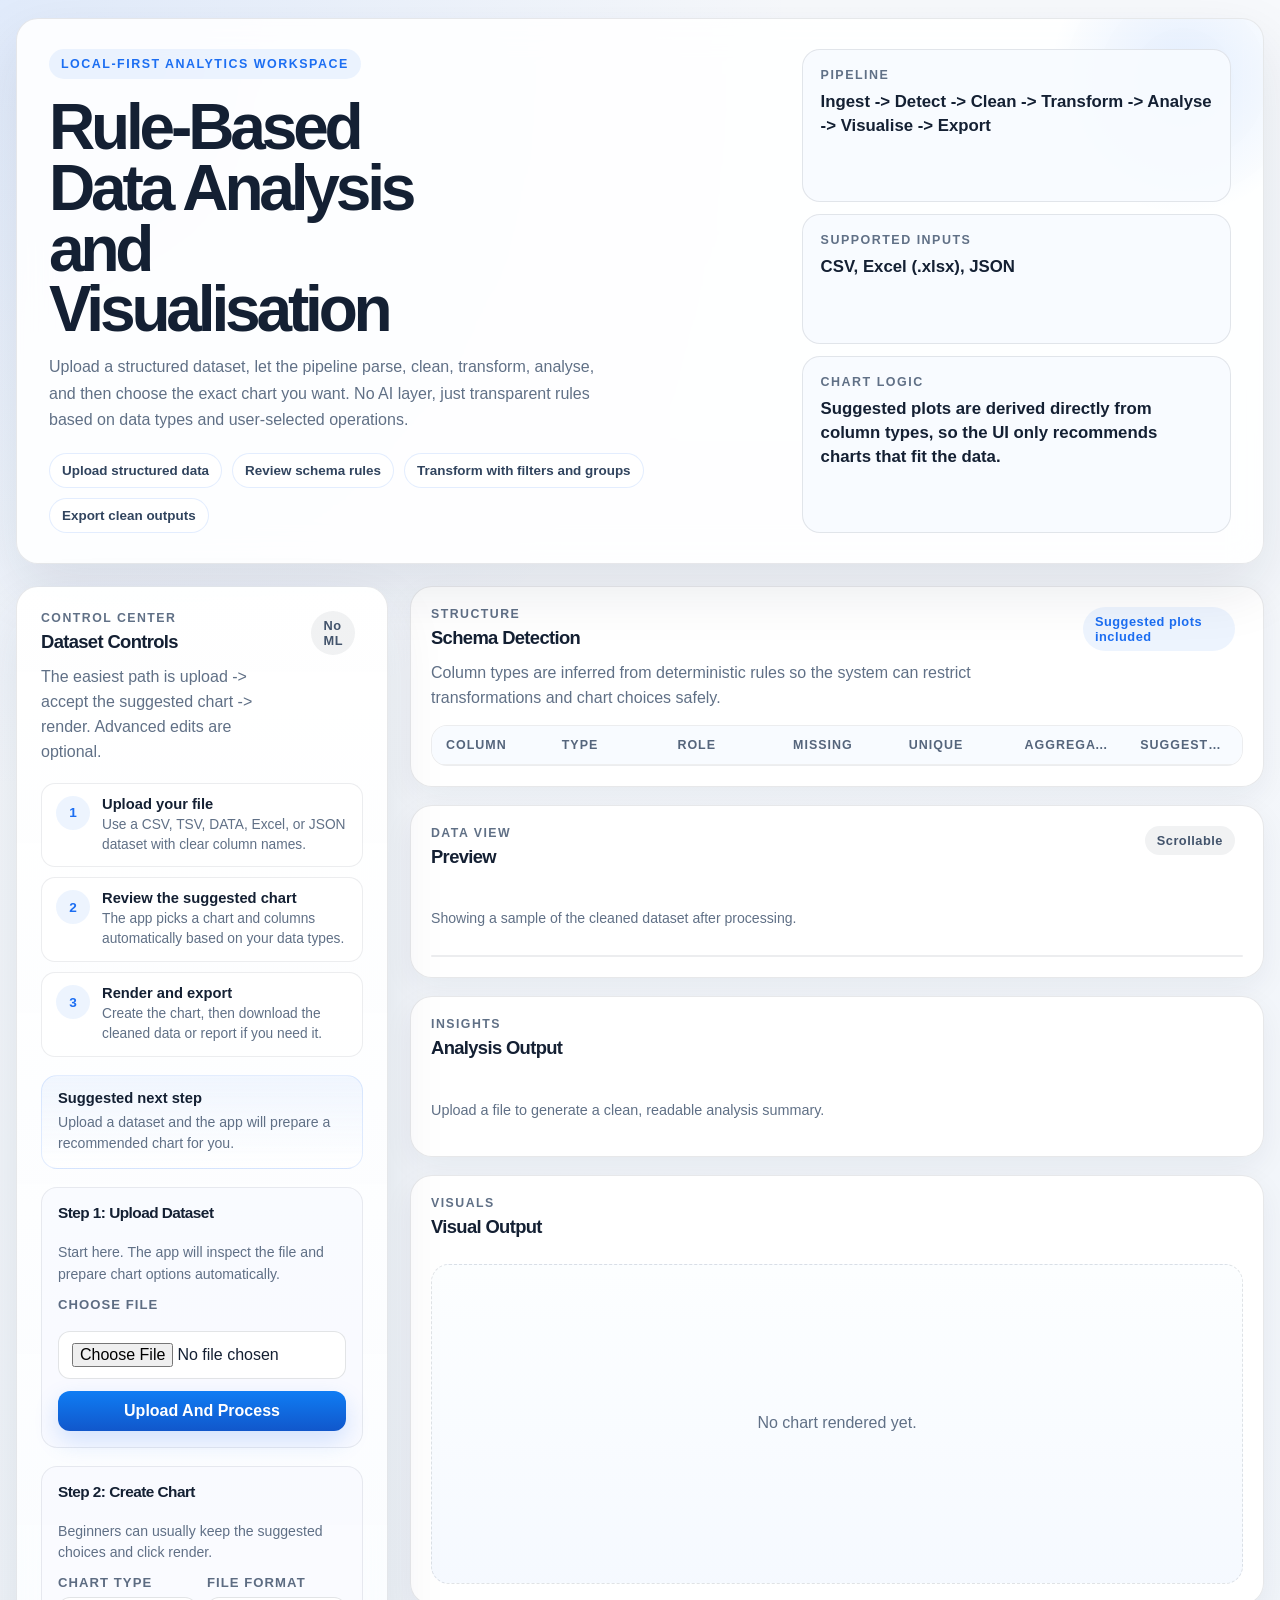
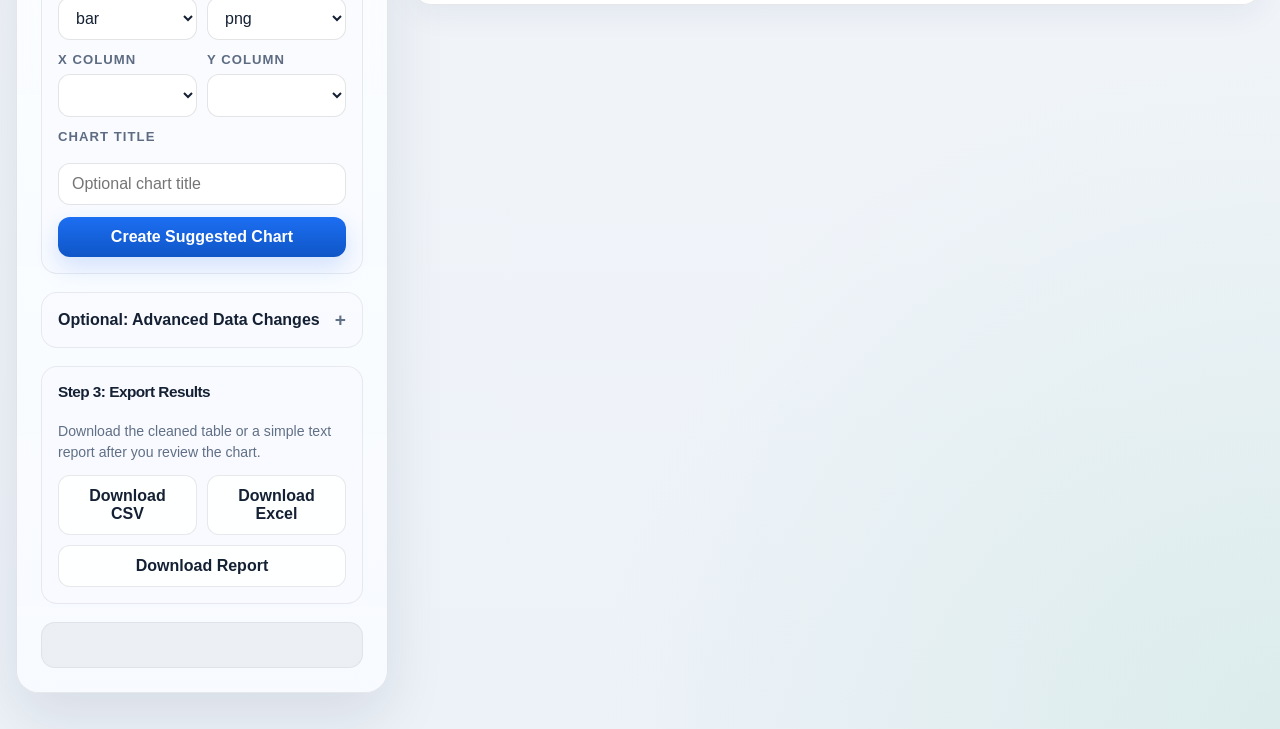
==== commit c82966be: "Add guide page and improve data-source handling" ====
--- a/frontend/index.html
+++ b/frontend/index.html
@@ -631,7 +631,7 @@
             <div class="guide-num">1</div>
             <div>
               <strong>Upload your file</strong>
-              <span>Use a CSV, Excel, or JSON dataset with clear column names.</span>
+              <span>Use a CSV, TSV, DATA, Excel, or JSON dataset with clear column names.</span>
             </div>
           </div>
           <div class="guide-step">
@@ -659,7 +659,7 @@
           <h3>Step 1: Upload Dataset</h3>
           <p class="helper">Start here. The app will inspect the file and prepare chart options automatically.</p>
           <label for="fileInput">Choose file</label>
-          <input id="fileInput" type="file" accept=".csv,.xlsx,.json">
+          <input id="fileInput" type="file" accept=".csv,.tsv,.data,.xlsx,.xls,.json">
           <button id="uploadButton" class="secondary">Upload And Process</button>
         </div>
 
@@ -1472,7 +1472,7 @@
     ids.uploadButton.addEventListener("click", async () => {
       const file = ids.fileInput.files[0];
       if (!file) {
-        setStatus("Choose a CSV, XLSX, or JSON file first.");
+        setStatus("Choose a CSV, TSV, DATA, XLSX, XLS, or JSON file first.");
         setRecommendation("Choose a dataset file first. CSV is the easiest starting point.");
         return;
       }
